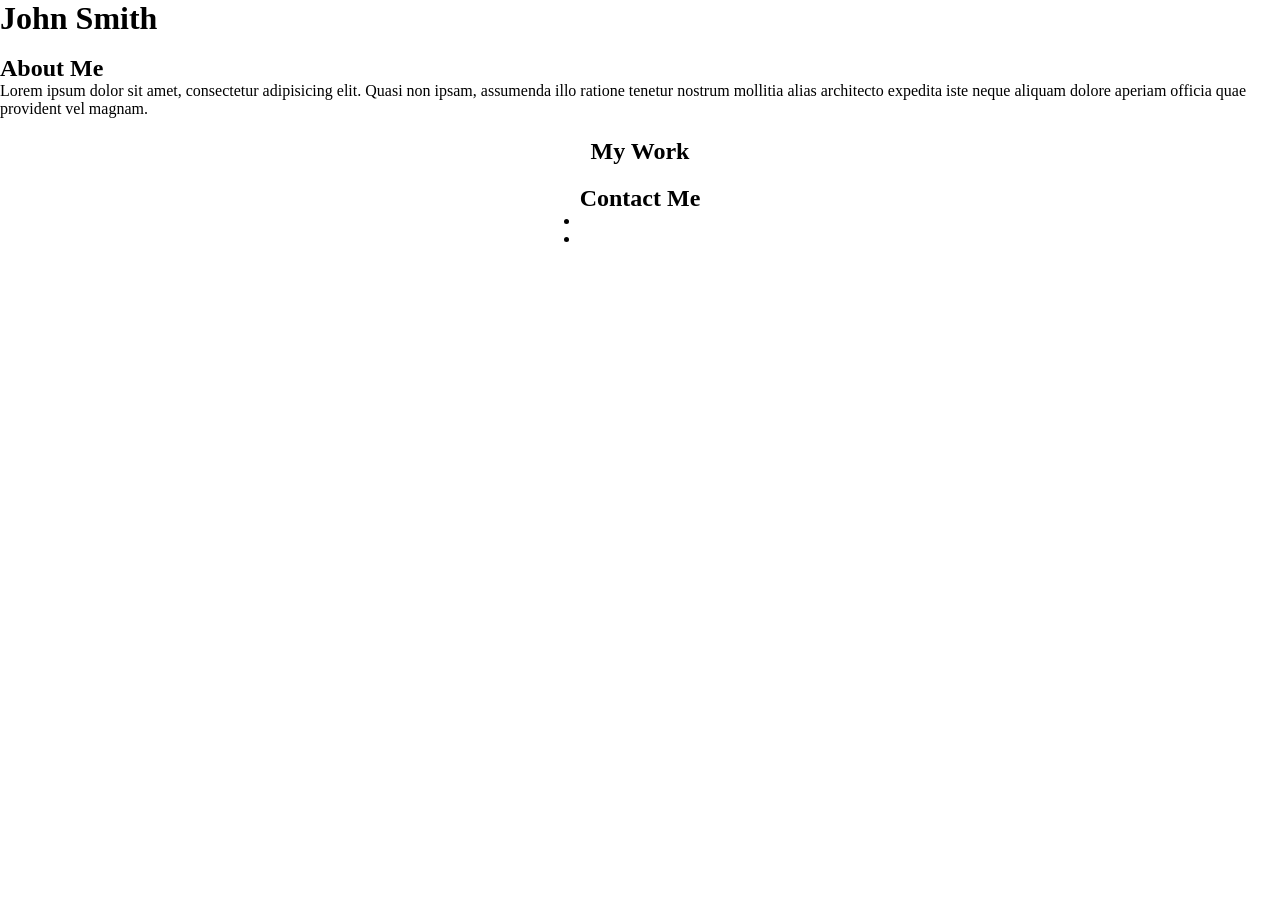
==== index.html @ 87b54545 "Add page structure for major sections" ====
<!DOCTYPE html>
<html lang="en">

<head>
    <meta charset="UTF-8">
    <meta name="viewport" content="width=device-width, initial-scale=1.0">
    <title>Homepage</title>
    <link rel="stylesheet" href="styles.css">
</head>

<body>
    <div class="content-container">
        <header>
            <h1>John Smith</h1>
            <img src="" alt="">
            <section class="about">
                <h2>About Me</h2>
                <p>Lorem ipsum dolor sit amet, consectetur adipisicing elit. Quasi non ipsam,
                    assumenda illo ratione tenetur nostrum mollitia alias architecto expedita
                    iste neque aliquam dolore aperiam officia quae provident vel magnam.</p>
            </section>
        </header>
        <main>
            <h2>My Work</h2>
            <section class="projects">
                <div></div>
                <div></div>
                <div></div>
                <div></div>
                <div></div>
                <div></div>
            </section>
        </main>
        <footer>
            <h2>Contact Me</h2>
            <p></p>
            <p></p>
            <ul>
                <li></li>
                <li></li>
            </ul>
            <div class="footer-icon-row">
                <img src="" alt="">
                <img src="" alt="">
                <img src="" alt="">
            </div>
        </footer>
    </div>
</body>

</html>
---- styles.css ----
* {
    margin: 0;
    padding: 0;
}

.content-container {
    display: flex;
    flex-direction: column;
    align-items: center;
    gap: 20px;
}
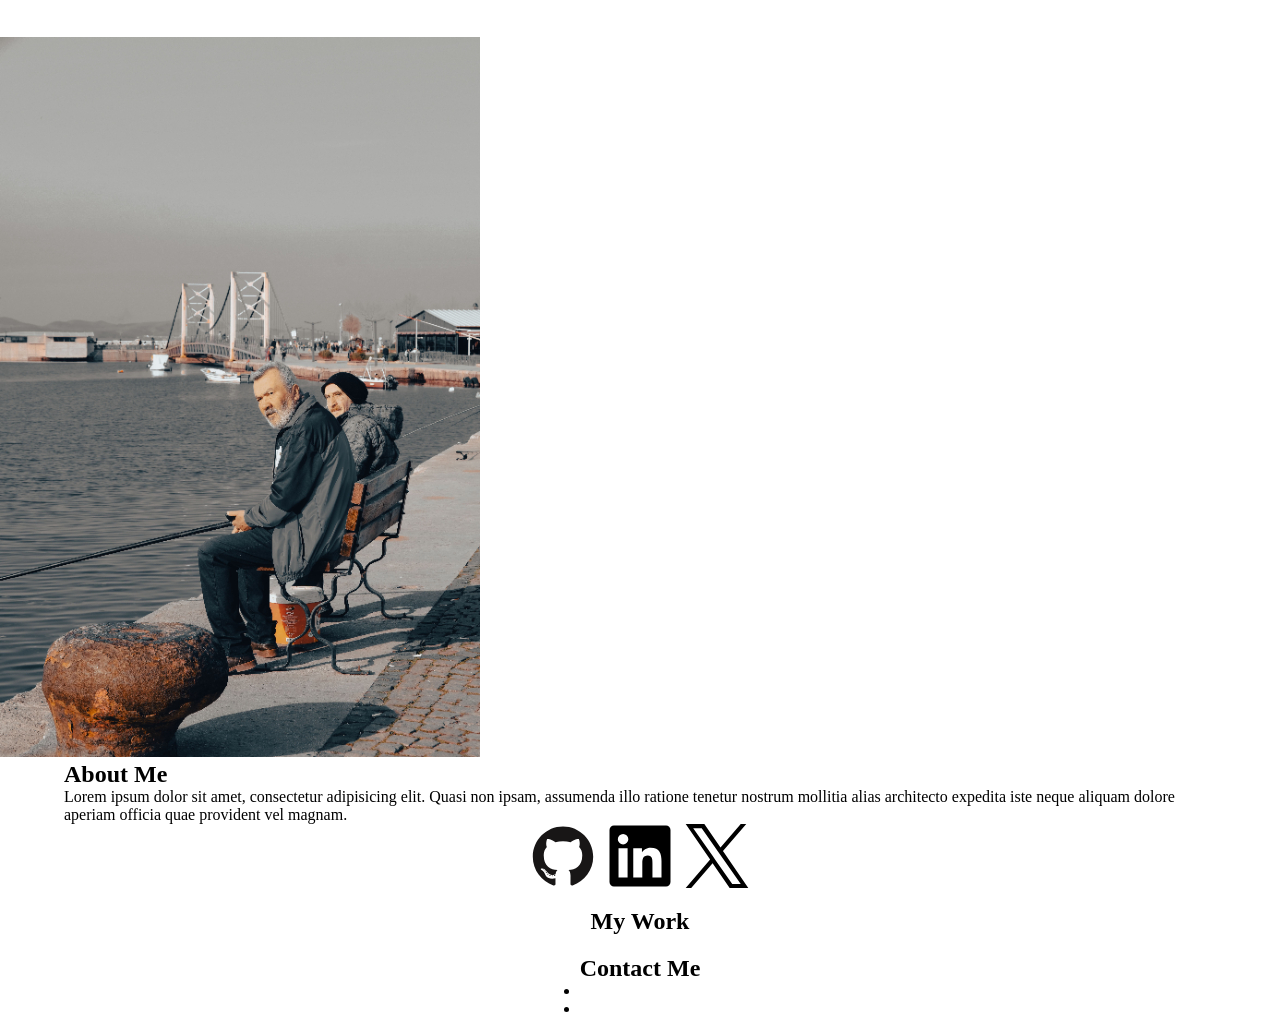
==== commit 50871288: "Add header styling for mobile" ====
--- a/index.html
+++ b/index.html
@@ -11,13 +11,26 @@
 <body>
     <div class="content-container">
         <header>
-            <h1>John Smith</h1>
-            <img src="" alt="">
+            <div class="title-and-image">
+                <div class="title-container">
+                    <h1>John Smith</h1>
+                </div>
+                <picture>
+                    <!-- <source srcset="./resources/images/photos/header-photo-smaller.webp"> -->
+                    <img src="resources/images/photos/header-photo-smaller.jpg"
+                        alt="two men fishing and looking at camera">
+                </picture>
+            </div>
             <section class="about">
                 <h2>About Me</h2>
                 <p>Lorem ipsum dolor sit amet, consectetur adipisicing elit. Quasi non ipsam,
                     assumenda illo ratione tenetur nostrum mollitia alias architecto expedita
                     iste neque aliquam dolore aperiam officia quae provident vel magnam.</p>
+                <div class="header-icon-row">
+                    <img src="./resources/images/icons/github.svg" alt="github icon">
+                    <img src="./resources/images/icons/linkedin.svg" alt="linkedin icon">
+                    <img src="./resources/images/icons/x-formerly-known-as-twitter.svg" alt="x icon">
+                </div>
             </section>
         </header>
         <main>
--- a/styles.css
+++ b/styles.css
@@ -8,4 +8,90 @@
     flex-direction: column;
     align-items: center;
     gap: 20px;
+}
+
+/* Header section */
+
+header {
+    z-index: -1;
+}
+
+header .about {
+    z-index: 1;
+}
+
+header .title-image {
+    z-index: 2;
+}
+
+.title-image picture {
+    z-index: 0;
+}
+
+h1 {
+    color: white;
+}
+
+.title-image {
+    position: relative;
+}
+
+.about {
+    padding: 0 5vw;
+}
+
+.header-icon-row {
+    display: flex;
+    justify-content: center;
+    gap: 1vw;
+}
+
+.header-icon-row img {
+    width: 5vw;
+}
+
+/* header section end */
+
+@media (max-width: 600px) {
+    header {
+        display: flex;
+        flex-direction: column;
+        align-items: center;
+    }
+
+    .title-and-image {
+        position: relative;
+
+        padding: 5vw;
+
+        background-image: url(./resources/images/photos/header-bg.svg);
+        background-size: cover;
+    }
+
+    .title-and-image .title-container {
+        position: absolute;
+        width: 90%;
+        height: 90%;
+
+        display: flex;
+        flex-direction: column;
+        justify-content: end;
+        align-items: center;
+    }
+
+    .title-and-image img {
+        width: 100%;
+        object-fit: contain;
+    }
+
+    .about {
+        display: flex;
+        flex-direction: column;
+
+        gap: 2vw;
+    }
+
+    .about h2 {
+        text-align: center;
+    }
 }
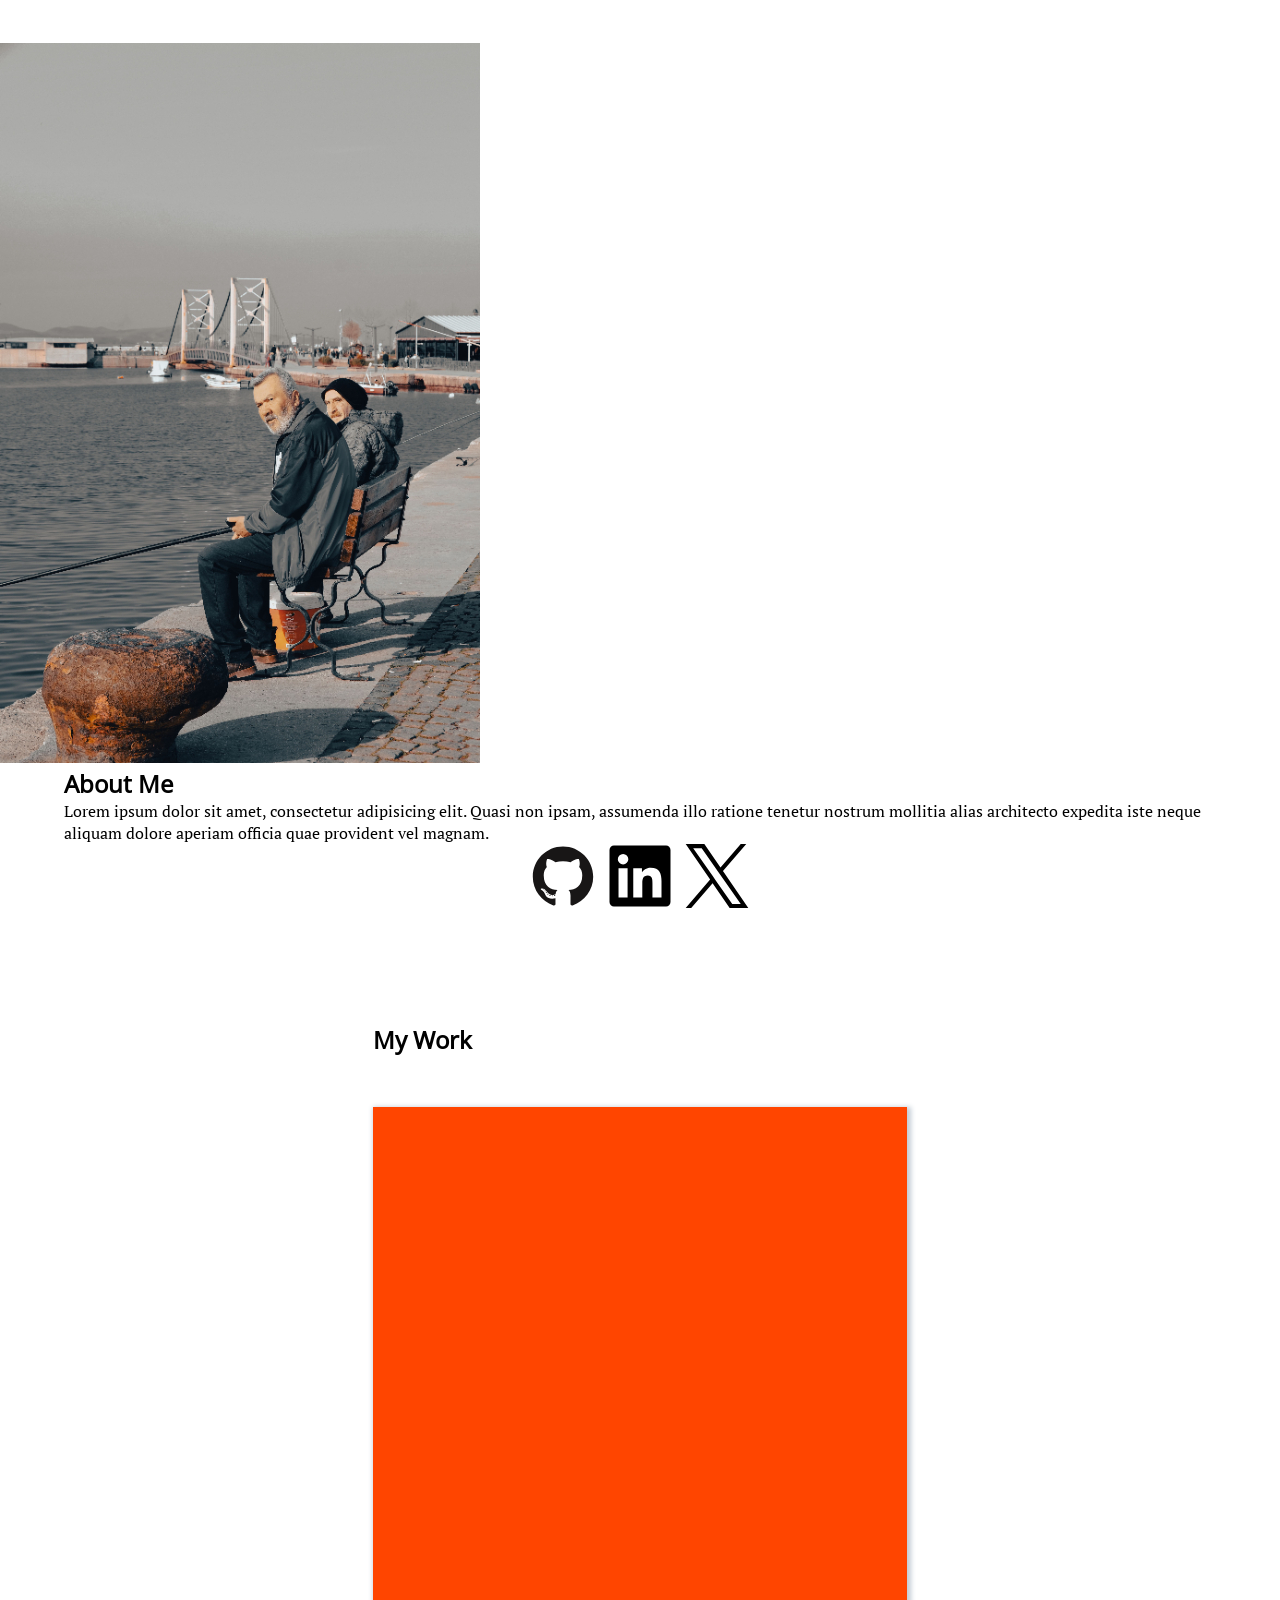
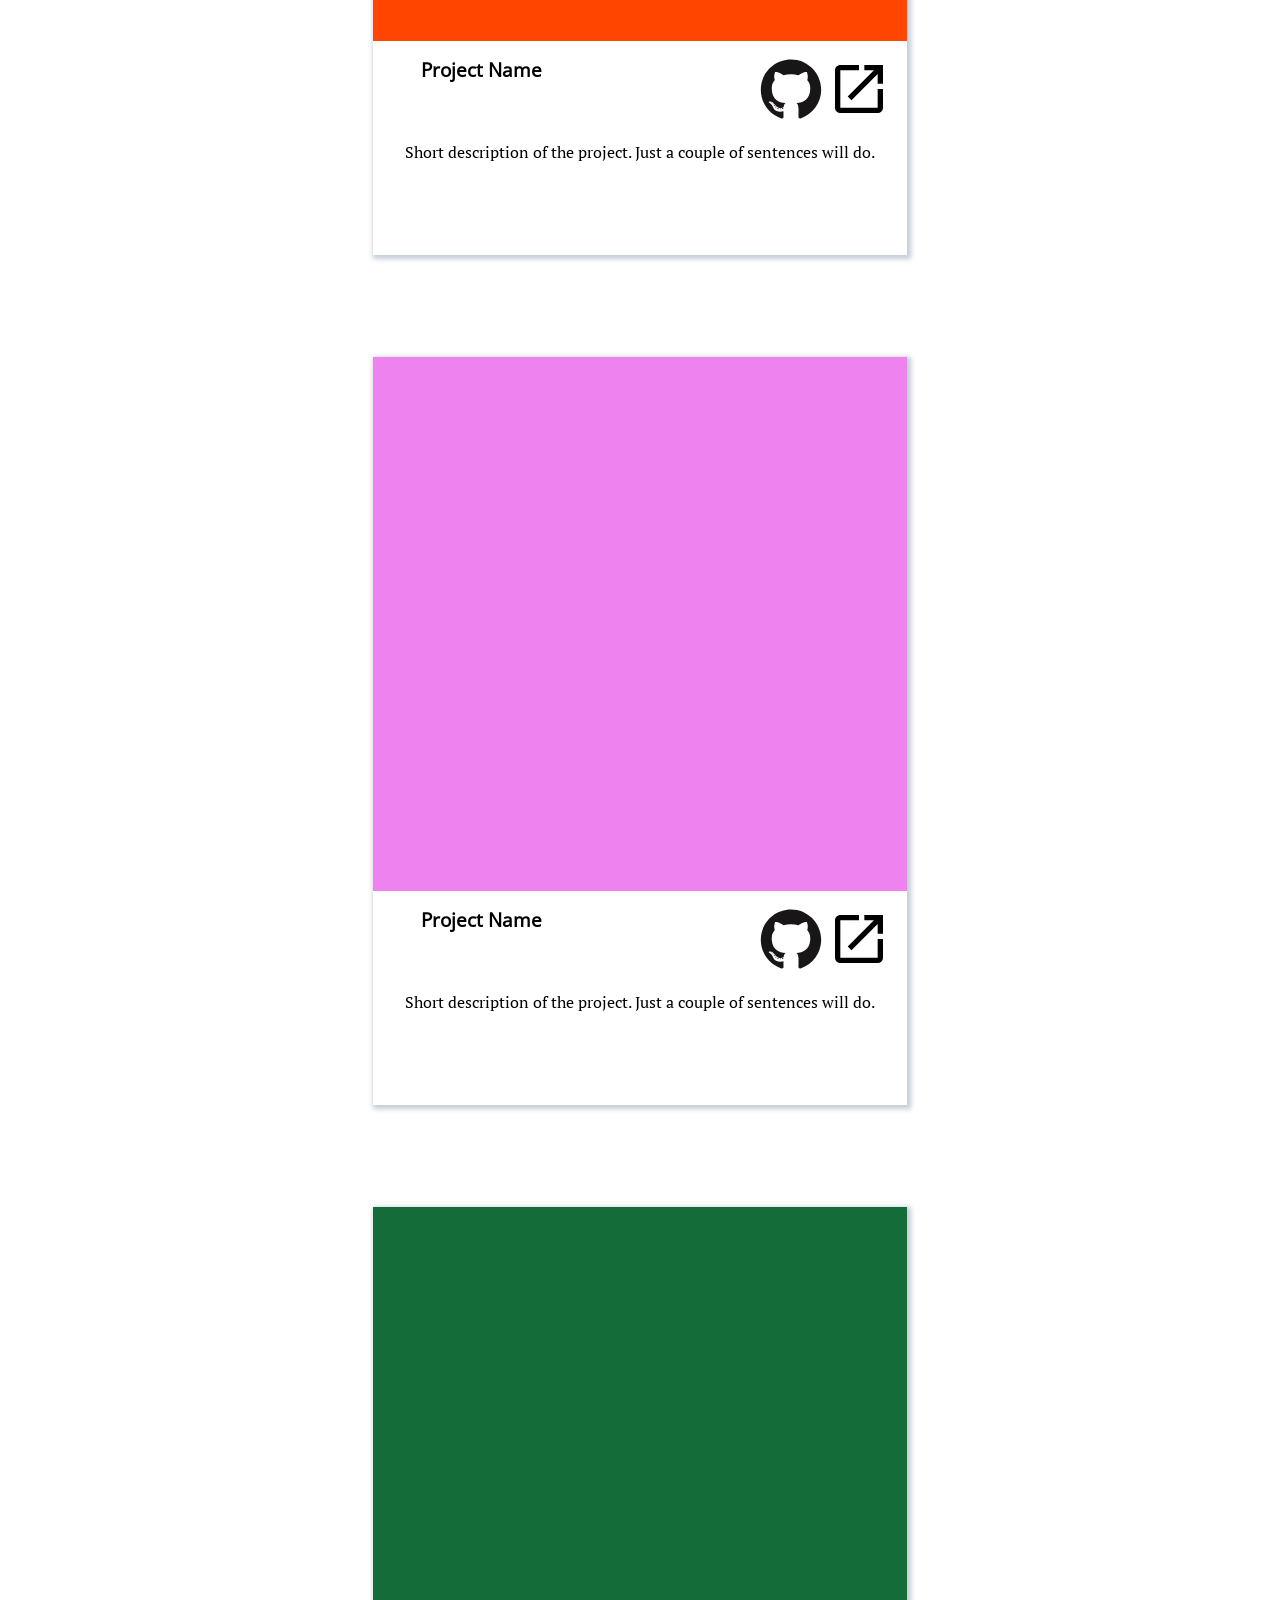
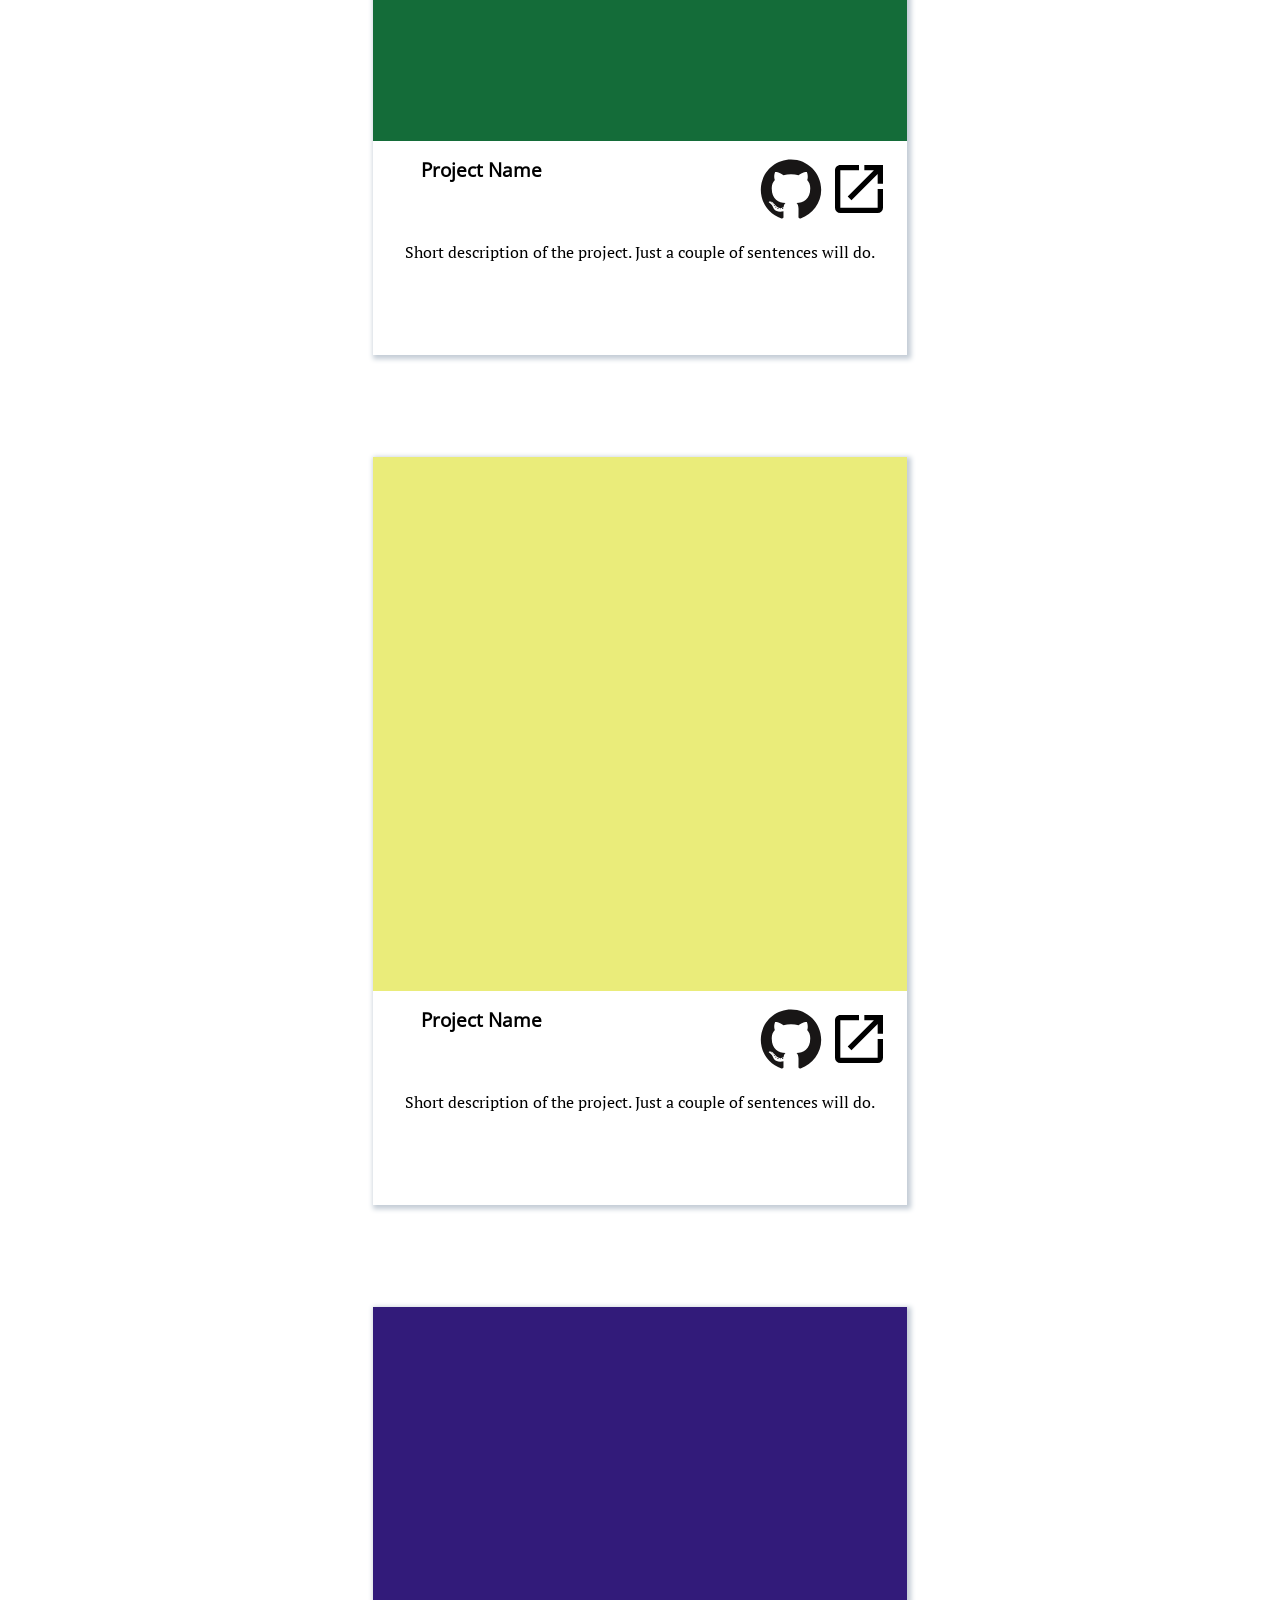
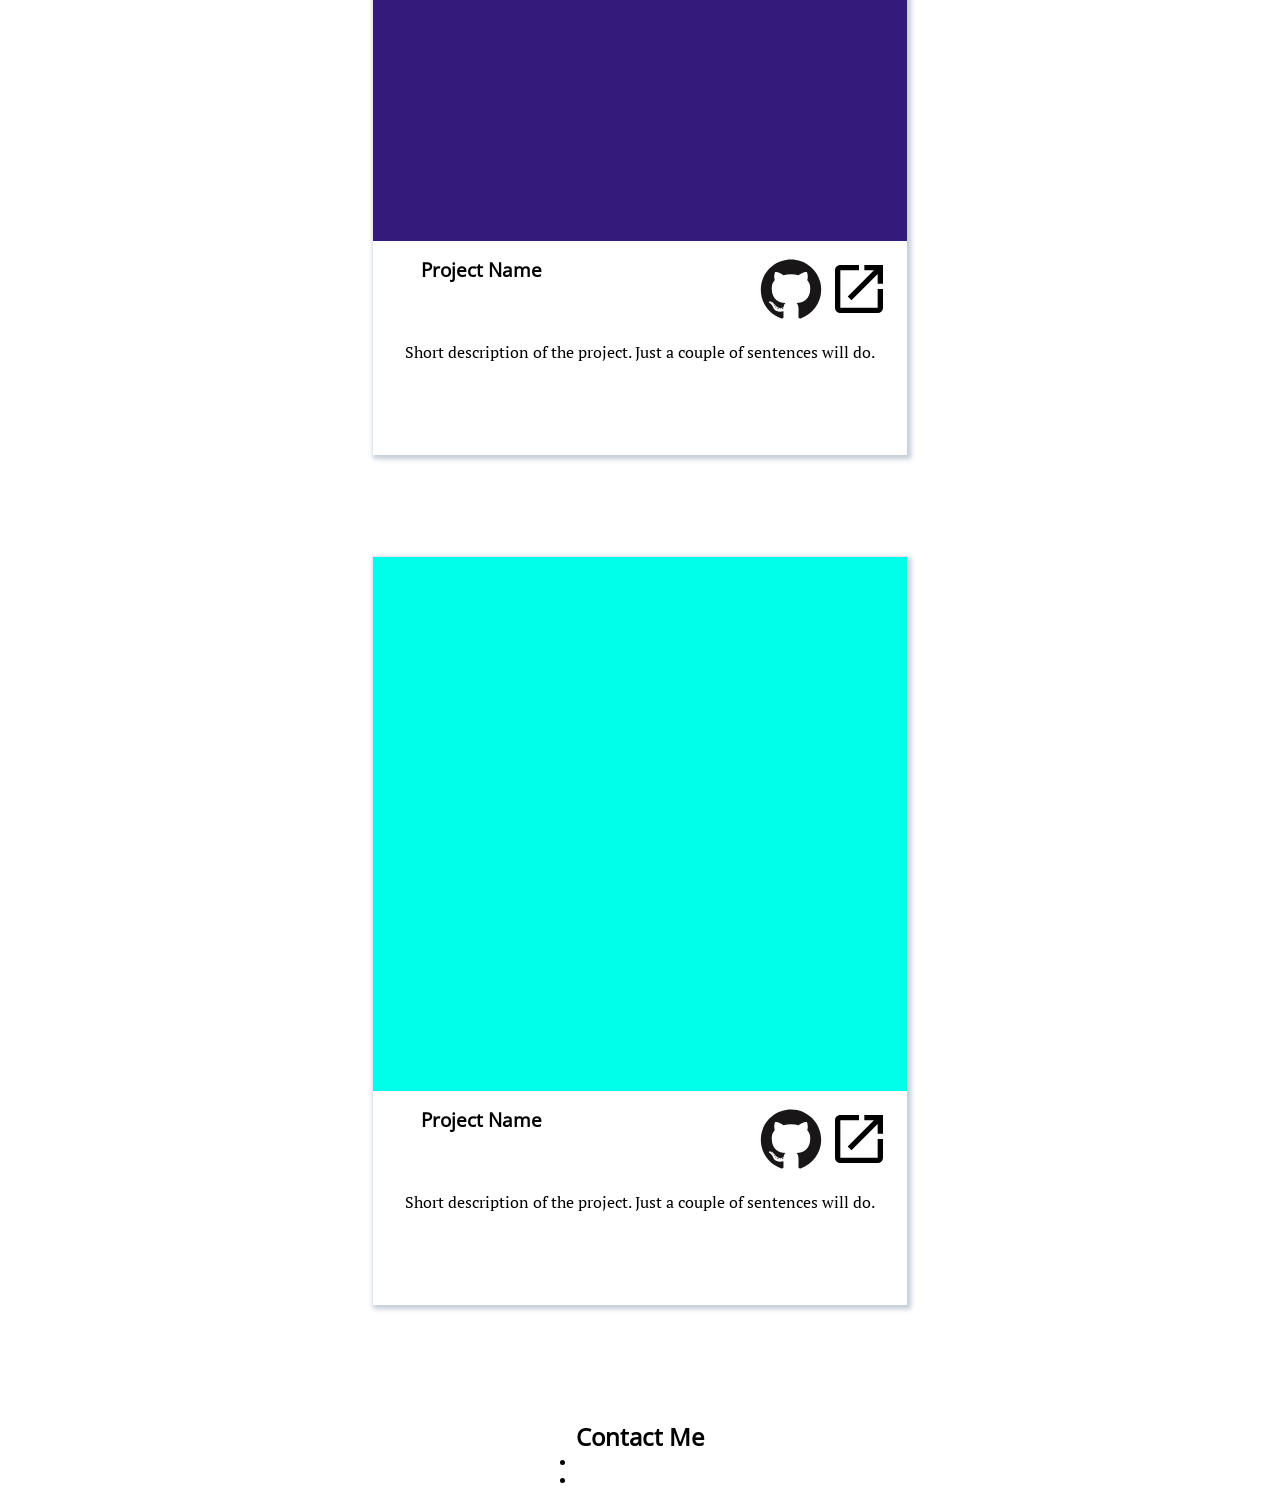
==== commit d681a912: "Add main section styling for mobile" ====
--- a/index.html
+++ b/index.html
@@ -36,12 +36,84 @@
         <main>
             <h2>My Work</h2>
             <section class="projects">
-                <div></div>
-                <div></div>
-                <div></div>
-                <div></div>
-                <div></div>
-                <div></div>
+                <div class="card">
+                    <div class="card-1-bg card-bg"></div>
+                    <div class="card-content">
+                        <div class="content-nav-row">
+                            <h3>Project Name</h3>
+                            <div class="content-nav-icons">
+                                <img src="./resources/images/icons/github.svg" alt="github icon">
+                                <img src="./resources/images/icons/external-link.svg" alt="external link">
+                            </div>
+                        </div>
+                        <p>Short description of the project. Just a couple of sentences will do.</p>
+                    </div>
+                </div>
+                <div class="card">
+                    <div class="card-2-bg card-bg"></div>
+                    <div class="card-content">
+                        <div class="content-nav-row">
+                            <h3>Project Name</h3>
+                            <div class="content-nav-icons">
+                                <img src="./resources/images/icons/github.svg" alt="github icon">
+                                <img src="./resources/images/icons/external-link.svg" alt="external link">
+                            </div>
+                        </div>
+                        <p>Short description of the project. Just a couple of sentences will do.</p>
+                    </div>
+                </div>
+                <div class="card">
+                    <div class="card-3-bg card-bg"></div>
+                    <div class="card-content">
+                        <div class="content-nav-row">
+                            <h3>Project Name</h3>
+                            <div class="content-nav-icons">
+                                <img src="./resources/images/icons/github.svg" alt="github icon">
+                                <img src="./resources/images/icons/external-link.svg" alt="external link">
+                            </div>
+                        </div>
+                        <p>Short description of the project. Just a couple of sentences will do.</p>
+                    </div>
+                </div>
+                <div class="card">
+                    <div class="card-4-bg card-bg"></div>
+                    <div class="card-content">
+                        <div class="content-nav-row">
+                            <h3>Project Name</h3>
+                            <div class="content-nav-icons">
+                                <img src="./resources/images/icons/github.svg" alt="github icon">
+                                <img src="./resources/images/icons/external-link.svg" alt="external link">
+                            </div>
+                        </div>
+                        <p>Short description of the project. Just a couple of sentences will do.</p>
+                    </div>
+                </div>
+                <div class="card">
+                    <div class="card-5-bg card-bg"></div>
+                    <div class="card-content">
+                        <div class="content-nav-row">
+                            <h3>Project Name</h3>
+                            <div class="content-nav-icons">
+                                <img src="./resources/images/icons/github.svg" alt="github icon">
+                                <img src="./resources/images/icons/external-link.svg" alt="external link">
+                            </div>
+                        </div>
+                        <p>Short description of the project. Just a couple of sentences will do.</p>
+                    </div>
+                </div>
+                <div class="card">
+                    <div class="card-6-bg card-bg"></div>
+                    <div class="card-content">
+                        <div class="content-nav-row">
+                            <h3>Project Name</h3>
+                            <div class="content-nav-icons">
+                                <img src="./resources/images/icons/github.svg" alt="github icon">
+                                <img src="./resources/images/icons/external-link.svg" alt="external link">
+                            </div>
+                        </div>
+                        <p>Short description of the project. Just a couple of sentences will do.</p>
+                    </div>
+                </div>
             </section>
         </main>
         <footer>
--- a/styles.css
+++ b/styles.css
@@ -1,16 +1,52 @@
+@font-face {
+    font-family: "Open Sans";
+    src: url(./resources/fonts/OpenSans-Regular.woff2);
+}
+
+@font-face {
+    font-family: "Open Sans Medium";
+    src: url(./resources/fonts/OpenSans-Medium.woff2);
+}
+
+@font-face {
+    font-family: "PTSerif";
+    src: url(./resources/fonts/PTSerif-Regular.woff2);
+}
+
 * {
     margin: 0;
     padding: 0;
+}
+
+h1 {
+    font-family: "Open Sans Medium", system-ui, "Segoe UI", Roboto, Helvetica, Arial, sans-serif, "Apple Color Emoji", "Segoe UI Emoji", "Segoe UI Symbol";
+}
+
+h2,
+h3 {
+    font-family: "Open Sans", system-ui, "Segoe UI", Roboto, Helvetica, Arial, sans-serif, "Apple Color Emoji", "Segoe UI Emoji", "Segoe UI Symbol";
+}
+
+p {
+    font-family: "PTSerif", system-ui, "Segoe UI", Roboto, Helvetica, Arial, sans-serif, "Apple Color Emoji", "Segoe UI Emoji", "Segoe UI Symbol";
 }
 
 .content-container {
     display: flex;
     flex-direction: column;
     align-items: center;
-    gap: 20px;
-}
-
-/* Header section */
+    gap: 4vw;
+}
+
+.content-nav-row {
+    display: flex;
+}
+
+.content-nav-row img {
+    width: 5vw;
+}
+
+/* header */
 
 header {
     z-index: -1;
@@ -50,9 +86,80 @@
     width: 5vw;
 }
 
-/* header section end */
+/* main */
+
+main {
+    padding: 5vw;
+}
+
+main h2 {
+    margin-bottom: 4vw;
+}
+
+.projects {
+    display: grid;
+    gap: 8vw 4vw;
+}
+
+/* square shape width of grid cell */
+
+.card-bg {
+    aspect-ratio: 1 / 1;
+    width: 100%;
+}
+
+.card {
+    box-shadow: 2px 2px 5px 2px rgb(195, 204, 214);
+
+    display: grid;
+    grid-template-rows: 1fr 0.4fr;
+}
+
+.card-content {
+    padding: 1em 2em;
+}
+
+.content-nav-row {
+    width: 100%;
+    padding-left: 1em;
+    margin-bottom: 1em;
+
+    display: grid;
+    grid-template-columns: 1fr 1fr;
+}
+
+.content-nav-icons {
+    justify-self: end;
+}
+
+.card-1-bg {
+    background-color: orangered;
+}
+
+.card-2-bg {
+    background-color: violet;
+}
+
+.card-3-bg {
+    background-color: rgb(20, 108, 57);
+}
+
+.card-4-bg {
+    background-color: rgb(234, 236, 122);
+}
+
+.card-5-bg {
+    background-color: rgb(50, 27, 122);
+}
+
+.card-6-bg {
+    background-color: rgb(0, 255, 234);
+}
 
 @media (max-width: 600px) {
+
+    /* header */
+
     header {
         display: flex;
         flex-direction: column;
@@ -94,4 +201,14 @@
     .about h2 {
         text-align: center;
     }
+
+    /* main */
+
+    .projects {
+        grid-template-rows: repeat(6, 1fr);
+    }
+
+    main h2 {
+        text-align: center;
+    }
 }
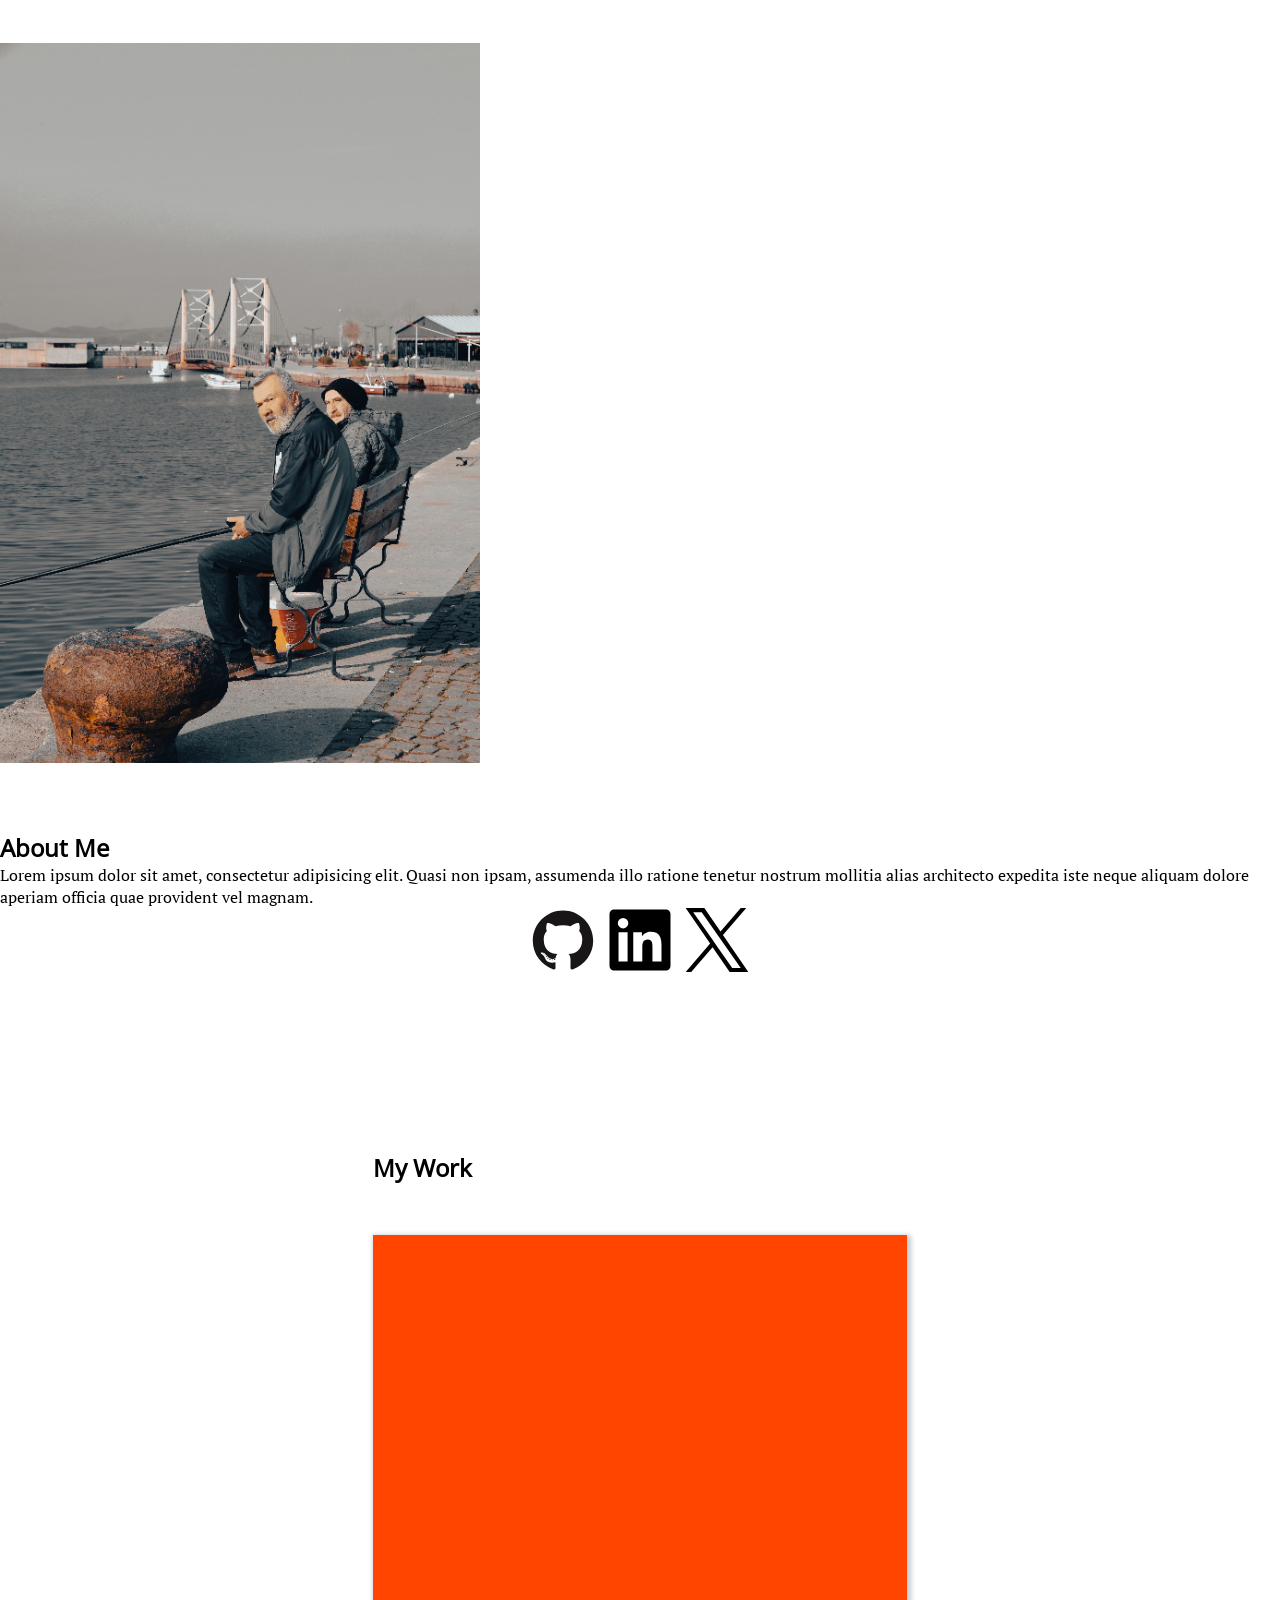
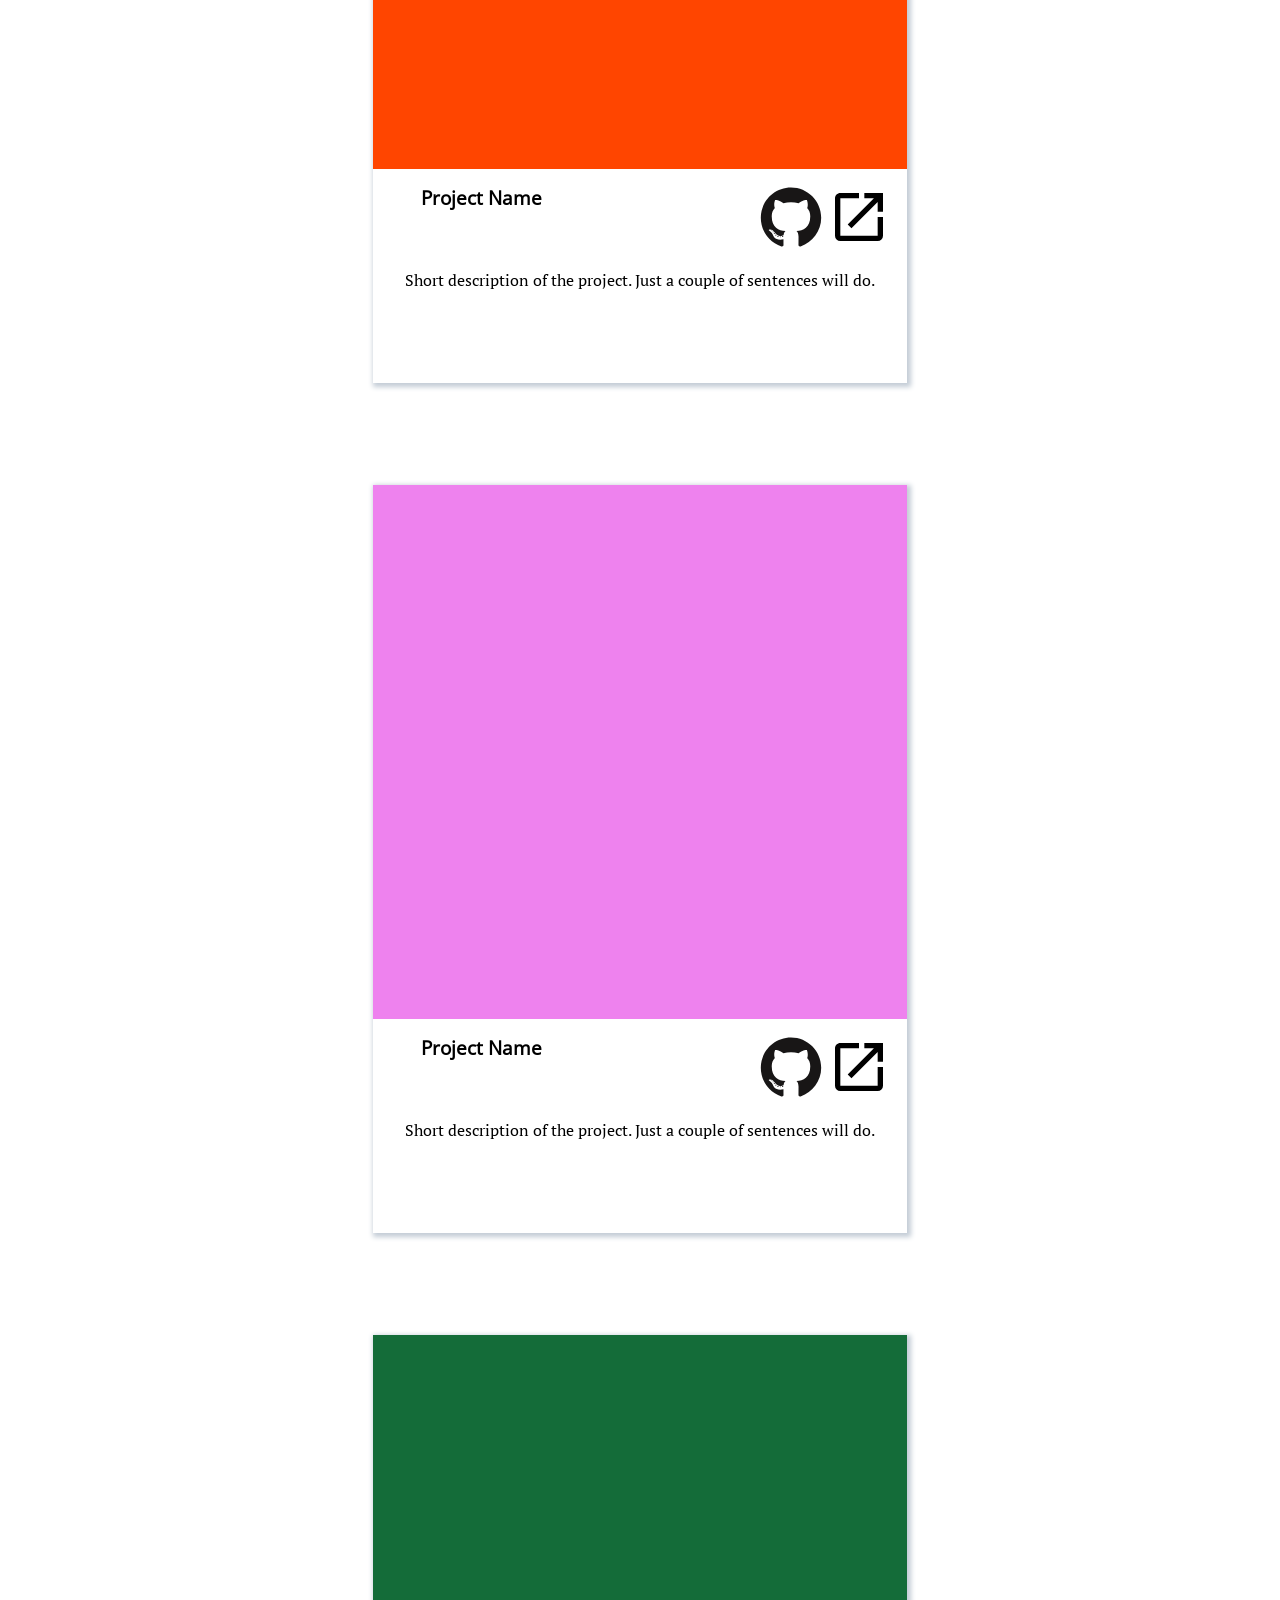
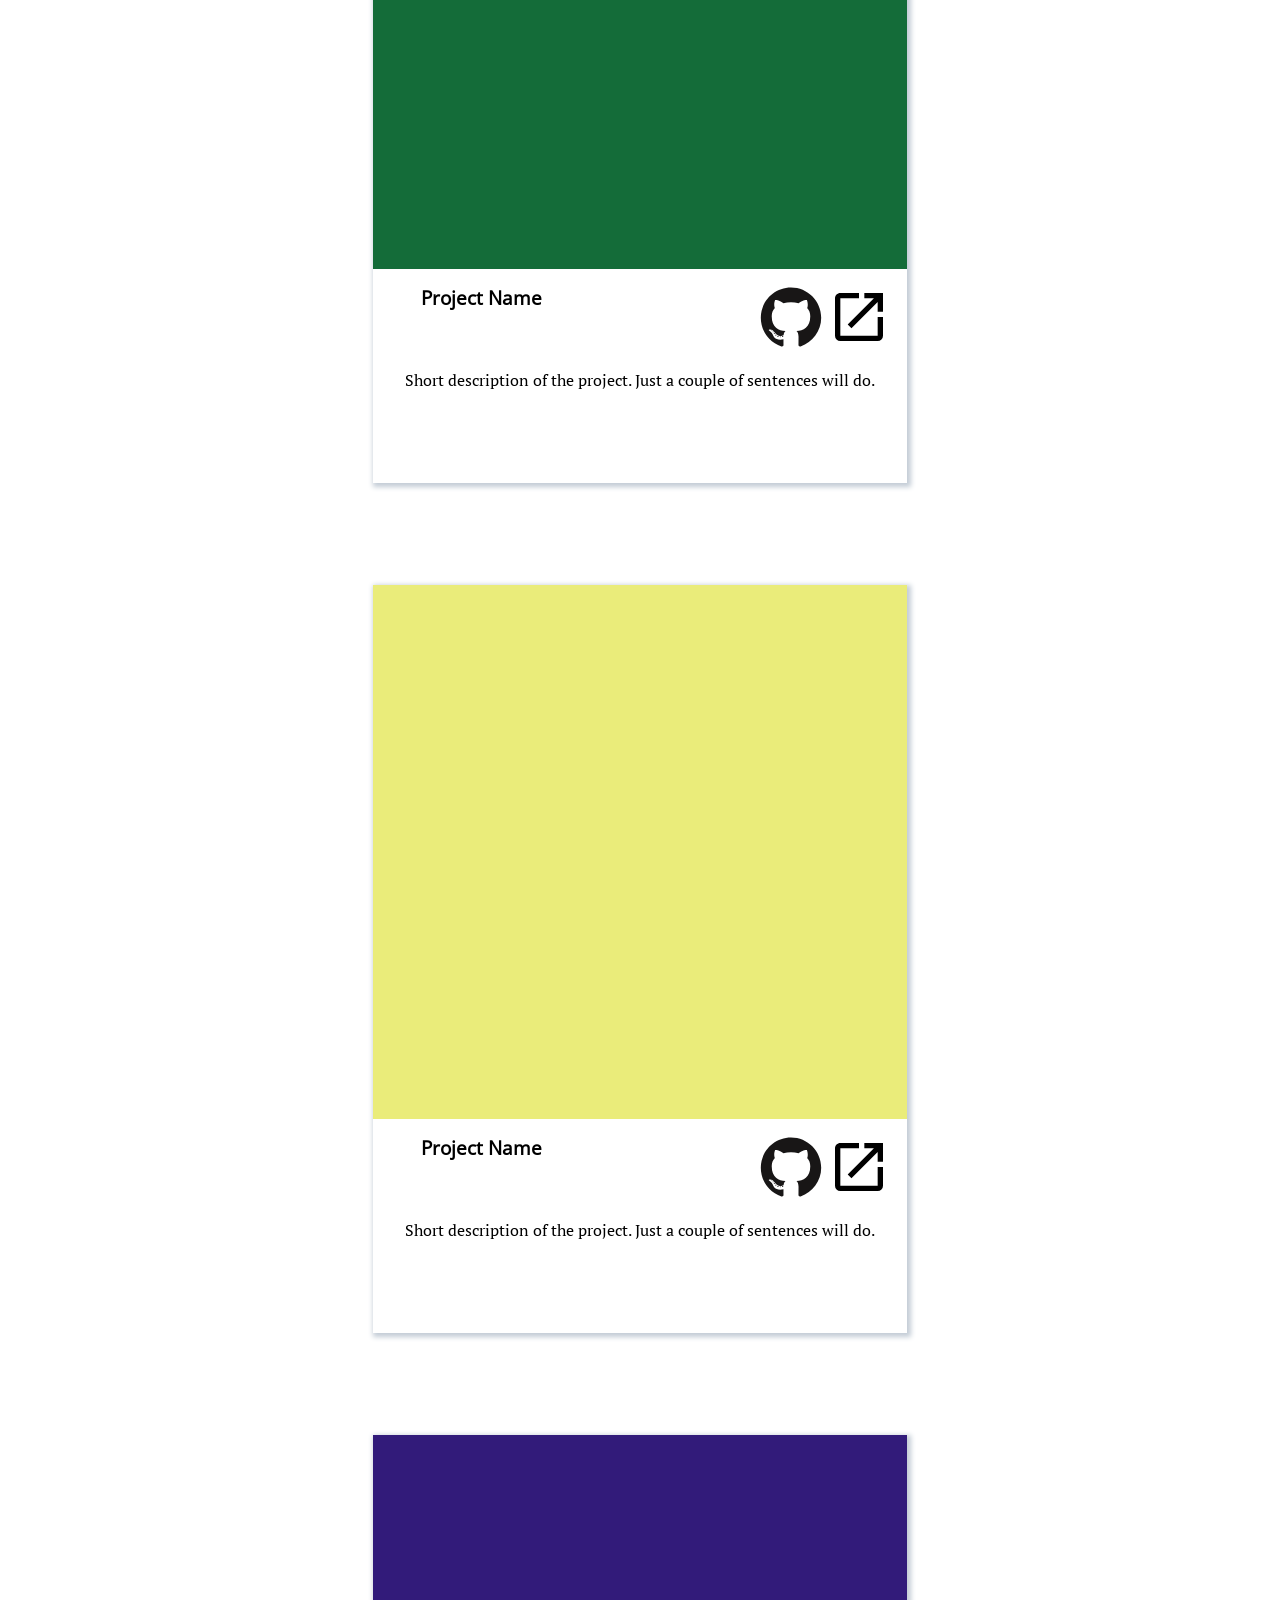
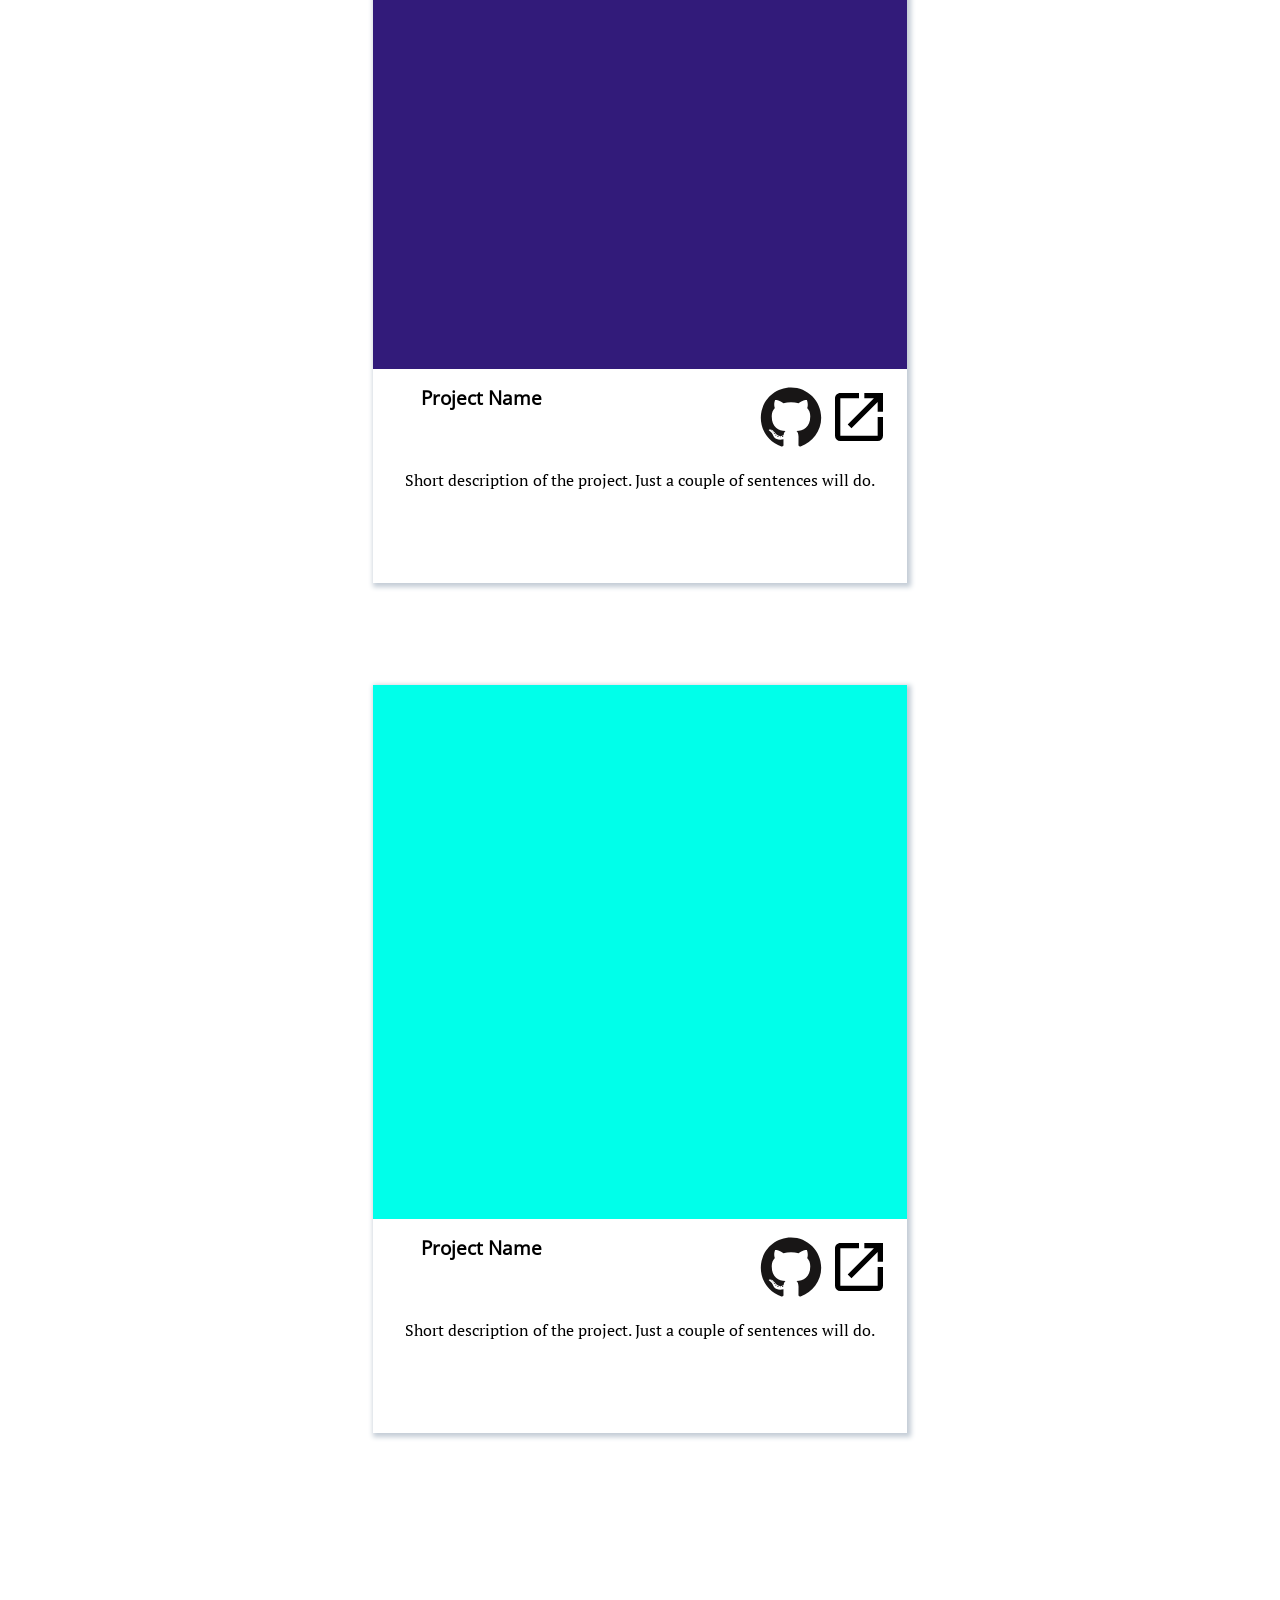
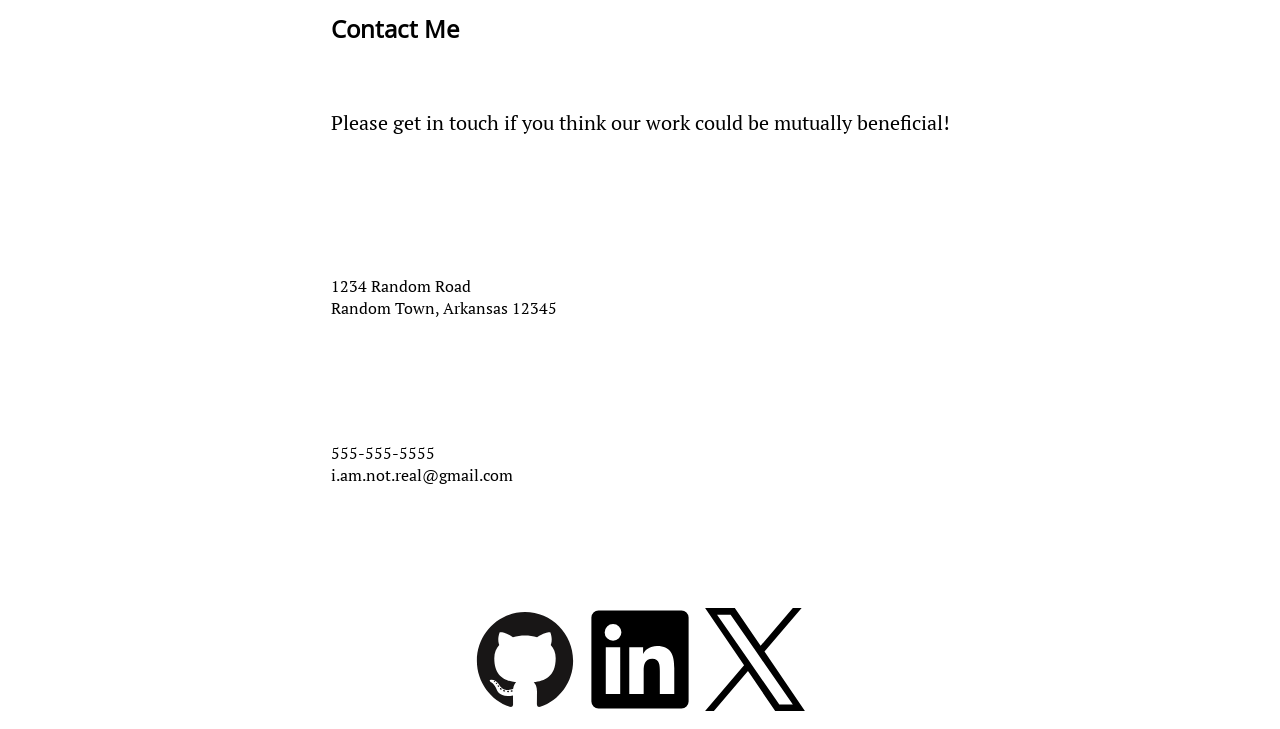
==== commit c5522a77: "Add footer styling for mobile" ====
--- a/index.html
+++ b/index.html
@@ -26,7 +26,7 @@
                 <p>Lorem ipsum dolor sit amet, consectetur adipisicing elit. Quasi non ipsam,
                     assumenda illo ratione tenetur nostrum mollitia alias architecto expedita
                     iste neque aliquam dolore aperiam officia quae provident vel magnam.</p>
-                <div class="header-icon-row">
+                <div class="header-icon-row icon-row">
                     <img src="./resources/images/icons/github.svg" alt="github icon">
                     <img src="./resources/images/icons/linkedin.svg" alt="linkedin icon">
                     <img src="./resources/images/icons/x-formerly-known-as-twitter.svg" alt="x icon">
@@ -118,17 +118,23 @@
         </main>
         <footer>
             <h2>Contact Me</h2>
-            <p></p>
-            <p></p>
-            <ul>
-                <li></li>
-                <li></li>
-            </ul>
-            <div class="footer-icon-row">
-                <img src="" alt="">
-                <img src="" alt="">
-                <img src="" alt="">
+            <div class="footer-content">
+                <p class="footer-text">Please get in touch if you think our work could be mutually beneficial!</p>
+                <div class="contact-address">
+                    <p>1234 Random Road</p>
+                    <p>Random Town, Arkansas 12345</p>
+                </div>
+                <div class="contact-info">
+                    <p>555-555-5555</p>
+                    <p>i.am.not.real@gmail.com</p>
+                </div>
+                <div class="footer-icon-row icon-row">
+                    <img src="./resources/images/icons/github.svg" alt="github icon">
+                    <img src="./resources/images/icons/linkedin.svg" alt="linkedin icon">
+                    <img src="./resources/images/icons/x-formerly-known-as-twitter.svg" alt="x icon">
+                </div>
             </div>
+            <img src="" alt="">
         </footer>
     </div>
 </body>
--- a/styles.css
+++ b/styles.css
@@ -46,44 +46,44 @@
     width: 5vw;
 }
 
-/* header */
-
-header {
-    z-index: -1;
-}
-
-header .about {
-    z-index: 1;
-}
-
-header .title-image {
-    z-index: 2;
-}
-
-.title-image picture {
-    z-index: 0;
-}
-
-h1 {
-    color: white;
-}
-
-.title-image {
-    position: relative;
-}
-
-.about {
-    padding: 0 5vw;
-}
-
-.header-icon-row {
+.icon-row {
     display: flex;
     justify-content: center;
     gap: 1vw;
 }
 
+/* header */
+
+header {
+    z-index: -1;
+}
+
+header .about {
+    z-index: 1;
+}
+
+header .title-image {
+    z-index: 2;
+}
+
+.title-image picture {
+    z-index: 0;
+}
+
+h1 {
+    color: white;
+}
+
+.title-image {
+    position: relative;
+}
+
 .header-icon-row img {
     width: 5vw;
+}
+
+.about {
+    padding: 5vw 0;
 }
 
 /* main */
@@ -156,6 +156,26 @@
     background-color: rgb(0, 255, 234);
 }
 
+/* footer */
+
+footer h2 {
+    padding: 5vw 0;
+}
+
+.footer-content {
+    display: grid;
+    grid-template-rows: repeat(4, 1fr);
+    gap: 5vw;
+}
+
+.footer-text {
+    font-size: 1.25em;
+}
+
+.footer-icon-row img {
+    width: 8vw;
+}
+
 @media (max-width: 600px) {
 
     /* header */
@@ -211,4 +231,20 @@
     main h2 {
         text-align: center;
     }
+
+    /* footer */
+
+    footer {
+        padding: 0 5vw 5vw 5vw;
+        color: white;
+        background-color: rgb(2, 125, 184);
+    }
+
+    footer h2 {
+        text-align: center;
+    }
+
+    footer>img {
+        display: none;
+    }
 }
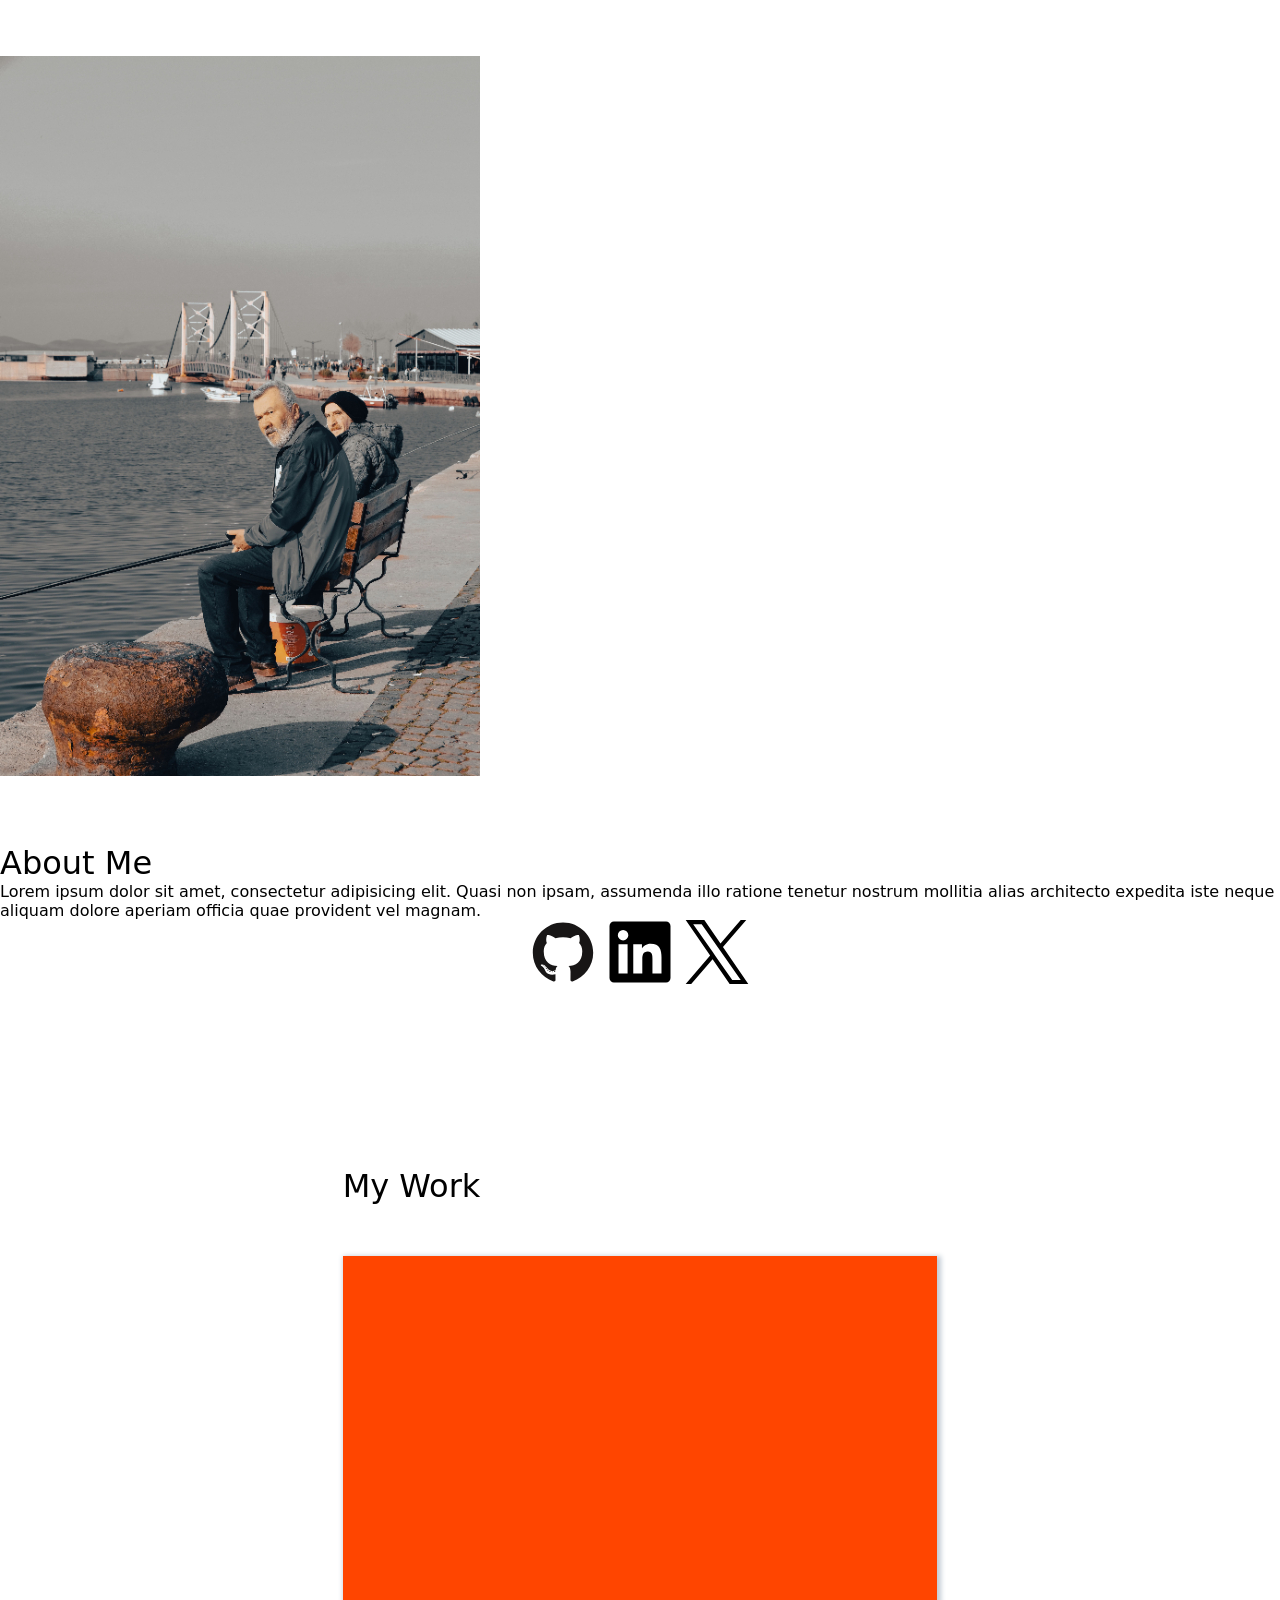
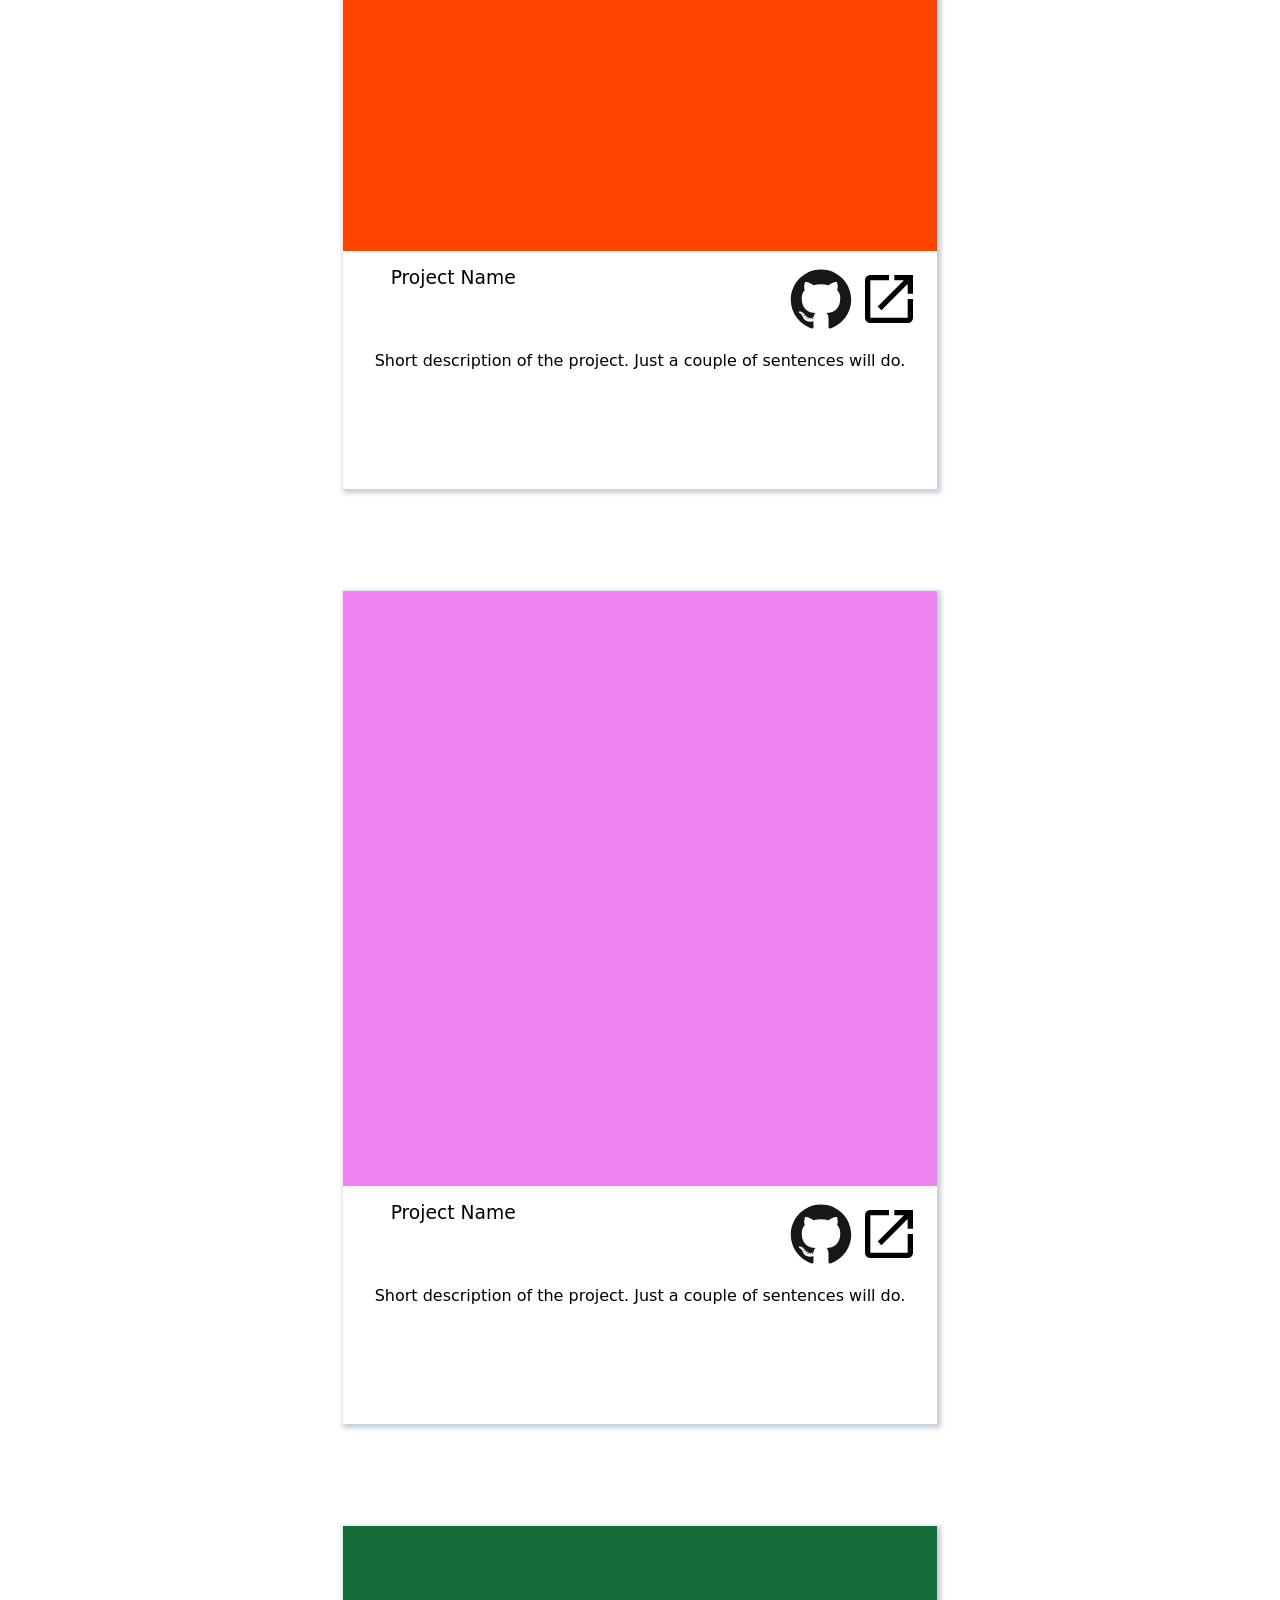
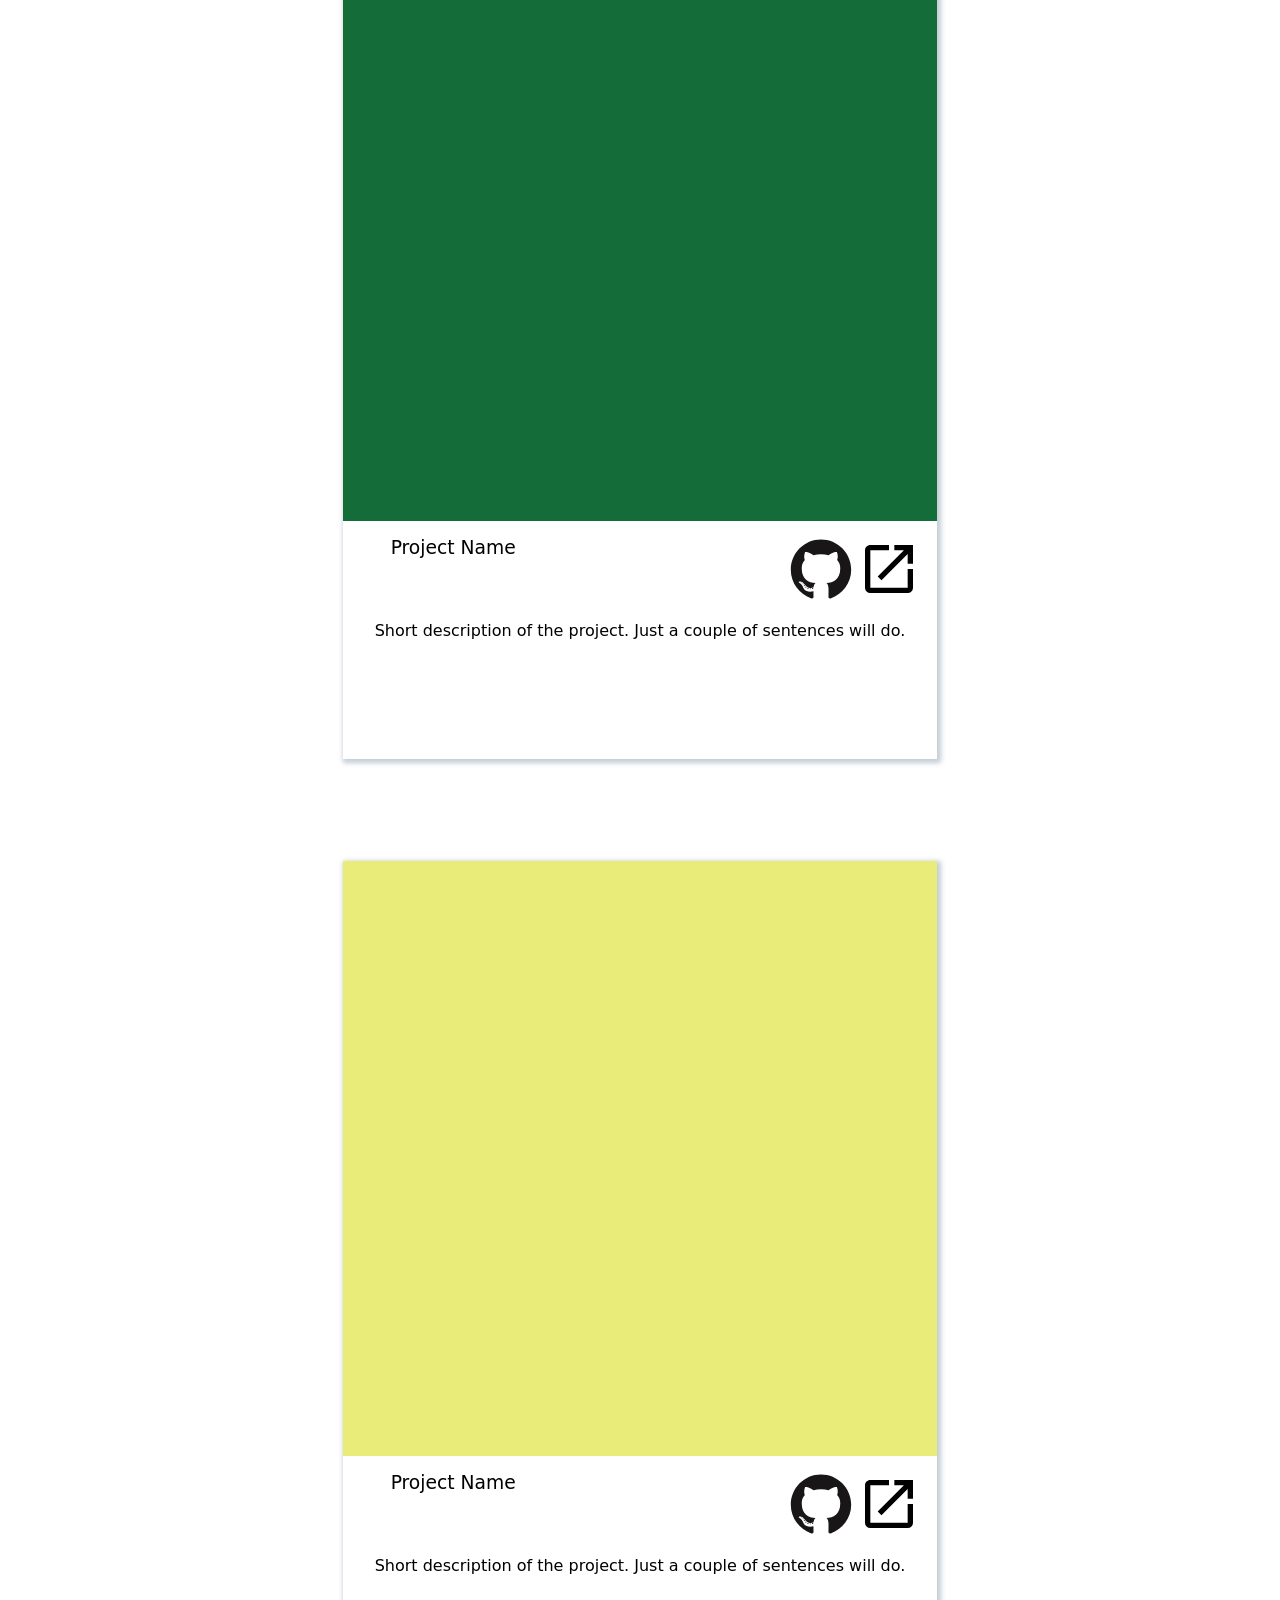
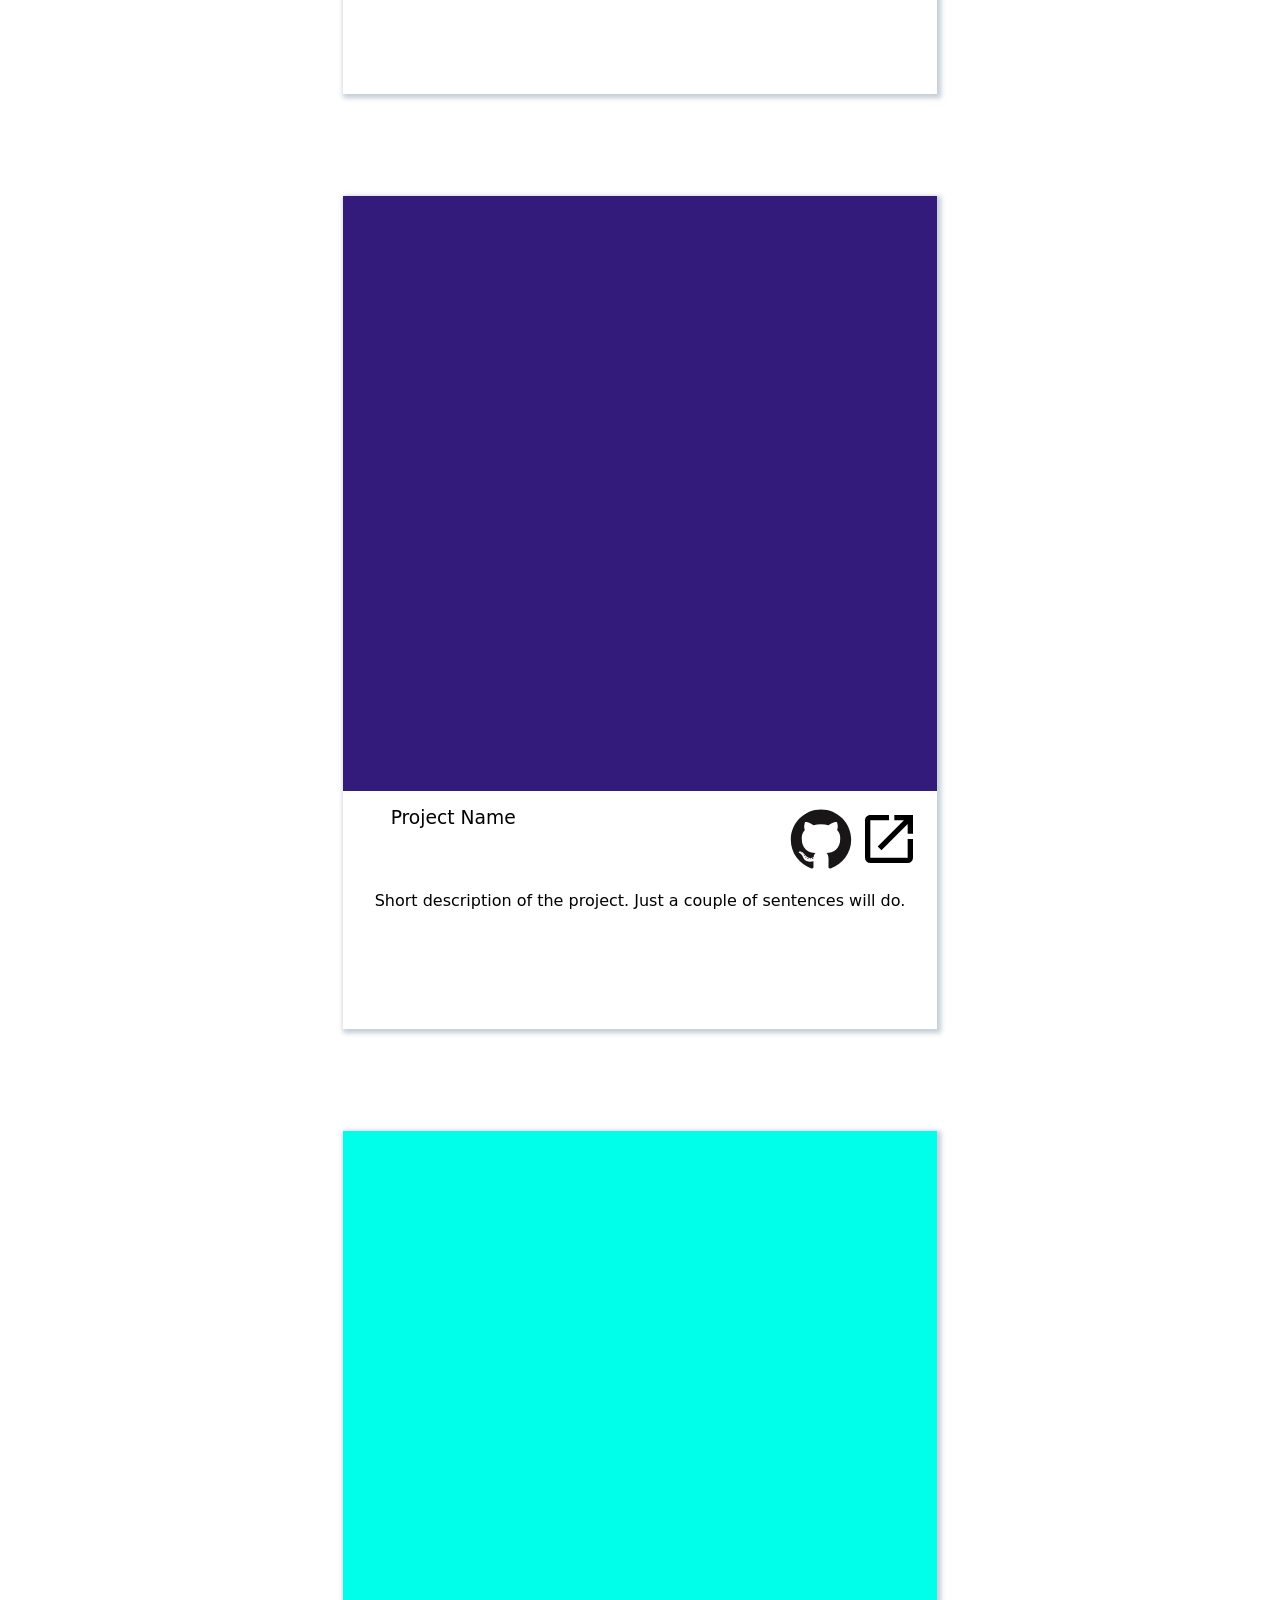
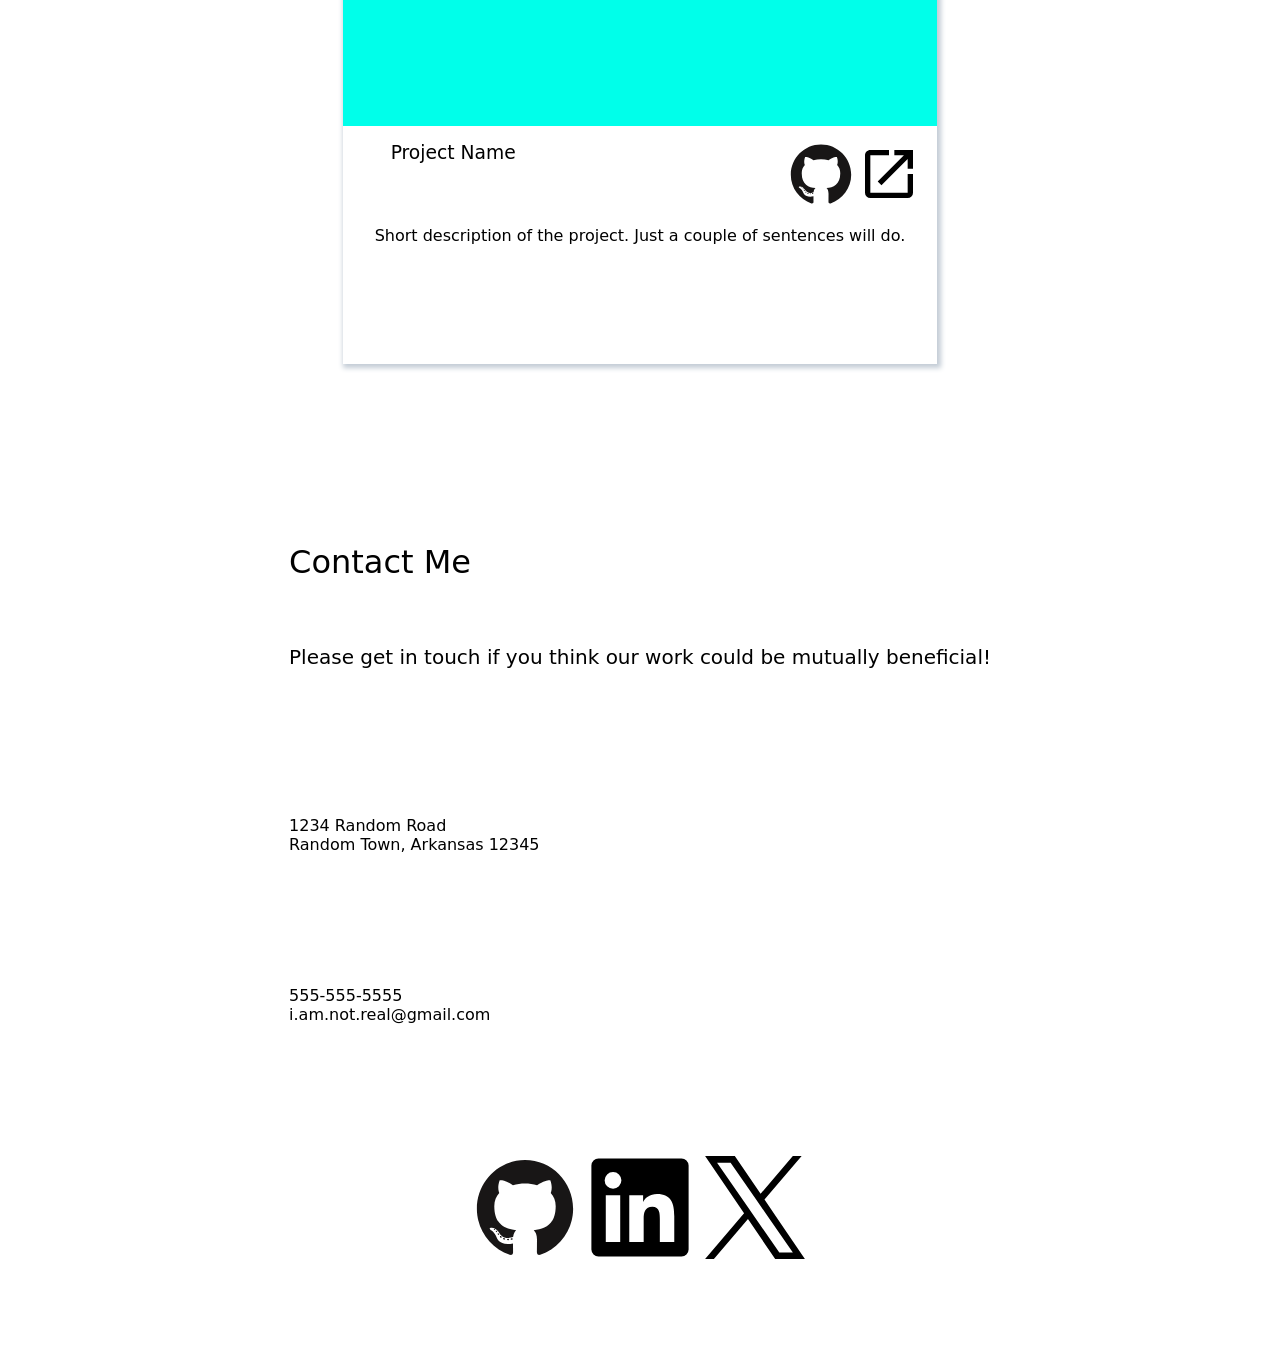
==== commit 990760fe: "Ensure A-level accessibility and improve semantics img elements were wrapped in a tags to give an il" ====
--- a/index.html
+++ b/index.html
@@ -4,7 +4,7 @@
 <head>
     <meta charset="UTF-8">
     <meta name="viewport" content="width=device-width, initial-scale=1.0">
-    <title>Homepage</title>
+    <title>Odin Homepage</title>
     <link rel="stylesheet" href="styles.css">
 </head>
 
@@ -27,9 +27,9 @@
                     assumenda illo ratione tenetur nostrum mollitia alias architecto expedita
                     iste neque aliquam dolore aperiam officia quae provident vel magnam.</p>
                 <div class="header-icon-row icon-row">
-                    <img src="./resources/images/icons/github.svg" alt="github icon">
-                    <img src="./resources/images/icons/linkedin.svg" alt="linkedin icon">
-                    <img src="./resources/images/icons/x-formerly-known-as-twitter.svg" alt="x icon">
+                    <a href=""><img src="./resources/images/icons/github.svg" alt="github icon"></a>
+                    <a href=""><img src="./resources/images/icons/linkedin.svg" alt="linkedin icon"></a>
+                    <a href=""><img src="./resources/images/icons/x-formerly-known-as-twitter.svg" alt="x icon"></a>
                 </div>
             </section>
         </header>
@@ -42,8 +42,9 @@
                         <div class="content-nav-row">
                             <h3>Project Name</h3>
                             <div class="content-nav-icons">
-                                <img src="./resources/images/icons/github.svg" alt="github icon">
-                                <img src="./resources/images/icons/external-link.svg" alt="external link">
+                                <a href=""><img src="./resources/images/icons/github.svg" alt="github icon"></a>
+                                <a href=""><img src="./resources/images/icons/external-link.svg"
+                                        alt="external link icon"></a>
                             </div>
                         </div>
                         <p>Short description of the project. Just a couple of sentences will do.</p>
@@ -55,8 +56,9 @@
                         <div class="content-nav-row">
                             <h3>Project Name</h3>
                             <div class="content-nav-icons">
-                                <img src="./resources/images/icons/github.svg" alt="github icon">
-                                <img src="./resources/images/icons/external-link.svg" alt="external link">
+                                <a href=""><img src="./resources/images/icons/github.svg" alt="github icon"></a>
+                                <a href=""><img src="./resources/images/icons/external-link.svg"
+                                        alt="external link icon"></a>
                             </div>
                         </div>
                         <p>Short description of the project. Just a couple of sentences will do.</p>
@@ -68,8 +70,9 @@
                         <div class="content-nav-row">
                             <h3>Project Name</h3>
                             <div class="content-nav-icons">
-                                <img src="./resources/images/icons/github.svg" alt="github icon">
-                                <img src="./resources/images/icons/external-link.svg" alt="external link">
+                                <a href=""><img src="./resources/images/icons/github.svg" alt="github icon"></a>
+                                <a href=""><img src="./resources/images/icons/external-link.svg"
+                                        alt="external link icon"></a>
                             </div>
                         </div>
                         <p>Short description of the project. Just a couple of sentences will do.</p>
@@ -81,8 +84,9 @@
                         <div class="content-nav-row">
                             <h3>Project Name</h3>
                             <div class="content-nav-icons">
-                                <img src="./resources/images/icons/github.svg" alt="github icon">
-                                <img src="./resources/images/icons/external-link.svg" alt="external link">
+                                <a href=""><img src="./resources/images/icons/github.svg" alt="github icon"></a>
+                                <a href=""><img src="./resources/images/icons/external-link.svg"
+                                        alt="external link icon"></a>
                             </div>
                         </div>
                         <p>Short description of the project. Just a couple of sentences will do.</p>
@@ -94,8 +98,9 @@
                         <div class="content-nav-row">
                             <h3>Project Name</h3>
                             <div class="content-nav-icons">
-                                <img src="./resources/images/icons/github.svg" alt="github icon">
-                                <img src="./resources/images/icons/external-link.svg" alt="external link">
+                                <a href=""><img src="./resources/images/icons/github.svg" alt="github icon"></a>
+                                <a href=""><img src="./resources/images/icons/external-link.svg"
+                                        alt="external link icon"></a>
                             </div>
                         </div>
                         <p>Short description of the project. Just a couple of sentences will do.</p>
@@ -107,9 +112,11 @@
                         <div class="content-nav-row">
                             <h3>Project Name</h3>
                             <div class="content-nav-icons">
-                                <img src="./resources/images/icons/github.svg" alt="github icon">
-                                <img src="./resources/images/icons/external-link.svg" alt="external link">
+                                <a href=""><img src="./resources/images/icons/github.svg" alt="github icon"></a>
+                                <a href="">
+                                    <img src="./resources/images/icons/external-link.svg" alt="external link icon">
                             </div>
+                            </a>
                         </div>
                         <p>Short description of the project. Just a couple of sentences will do.</p>
                     </div>
@@ -129,10 +136,12 @@
                     <p>i.am.not.real@gmail.com</p>
                 </div>
                 <div class="footer-icon-row icon-row">
-                    <img src="./resources/images/icons/github.svg" alt="github icon">
-                    <img src="./resources/images/icons/linkedin.svg" alt="linkedin icon">
-                    <img src="./resources/images/icons/x-formerly-known-as-twitter.svg" alt="x icon">
+                    <a href=""><img src="./resources/images/icons/github.svg" alt="github icon"></a>
+                    <a href=""><img src="./resources/images/icons/linkedin.svg" alt="linkedin icon"></a>
+                    <a href="">
+                        <img src="./resources/images/icons/x-formerly-known-as-twitter.svg" alt="x icon">
                 </div>
+                </a>
             </div>
             <img src="" alt="">
         </footer>
--- a/styles.css
+++ b/styles.css
@@ -1,16 +1,28 @@
 @font-face {
-    font-family: "Open Sans";
-    src: url(./resources/fonts/OpenSans-Regular.woff2);
+    font-family: 'Open Sans';
+    src: url('OpenSans-Regular.woff2') format('woff2'),
+        url('OpenSans-Regular.woff') format('woff');
+    font-weight: normal;
+    font-style: normal;
+    font-display: swap;
 }
 
 @font-face {
-    font-family: "Open Sans Medium";
-    src: url(./resources/fonts/OpenSans-Medium.woff2);
+    font-family: 'Open Sans';
+    src: url('OpenSans-Medium.woff2') format('woff2'),
+        url('OpenSans-Medium.woff') format('woff');
+    font-weight: 500;
+    font-style: normal;
+    font-display: swap;
 }
 
 @font-face {
-    font-family: "PTSerif";
-    src: url(./resources/fonts/PTSerif-Regular.woff2);
+    font-family: 'PT Serif';
+    src: url('PTSerif-Regular.woff2') format('woff2'),
+        url('PTSerif-Regular.woff') format('woff');
+    font-weight: normal;
+    font-style: normal;
+    font-display: swap;
 }
 
 * {
@@ -18,13 +30,19 @@
     padding: 0;
 }
 
-h1 {
-    font-family: "Open Sans Medium", system-ui, "Segoe UI", Roboto, Helvetica, Arial, sans-serif, "Apple Color Emoji", "Segoe UI Emoji", "Segoe UI Symbol";
-}
-
+h1,
 h2,
 h3 {
     font-family: "Open Sans", system-ui, "Segoe UI", Roboto, Helvetica, Arial, sans-serif, "Apple Color Emoji", "Segoe UI Emoji", "Segoe UI Symbol";
+    font-weight: 500;
+}
+
+h1 {
+    font-size: 3em;
+}
+
+h2 {
+    font-size: 2em;
 }
 
 p {
@@ -172,6 +190,10 @@
     font-size: 1.25em;
 }
 
+.footer-icon-row {
+    align-self: center;
+}
+
 .footer-icon-row img {
     width: 8vw;
 }
@@ -212,6 +234,8 @@
     }
 
     .about {
+        padding: 0 5vw;
+
         display: flex;
         flex-direction: column;
 
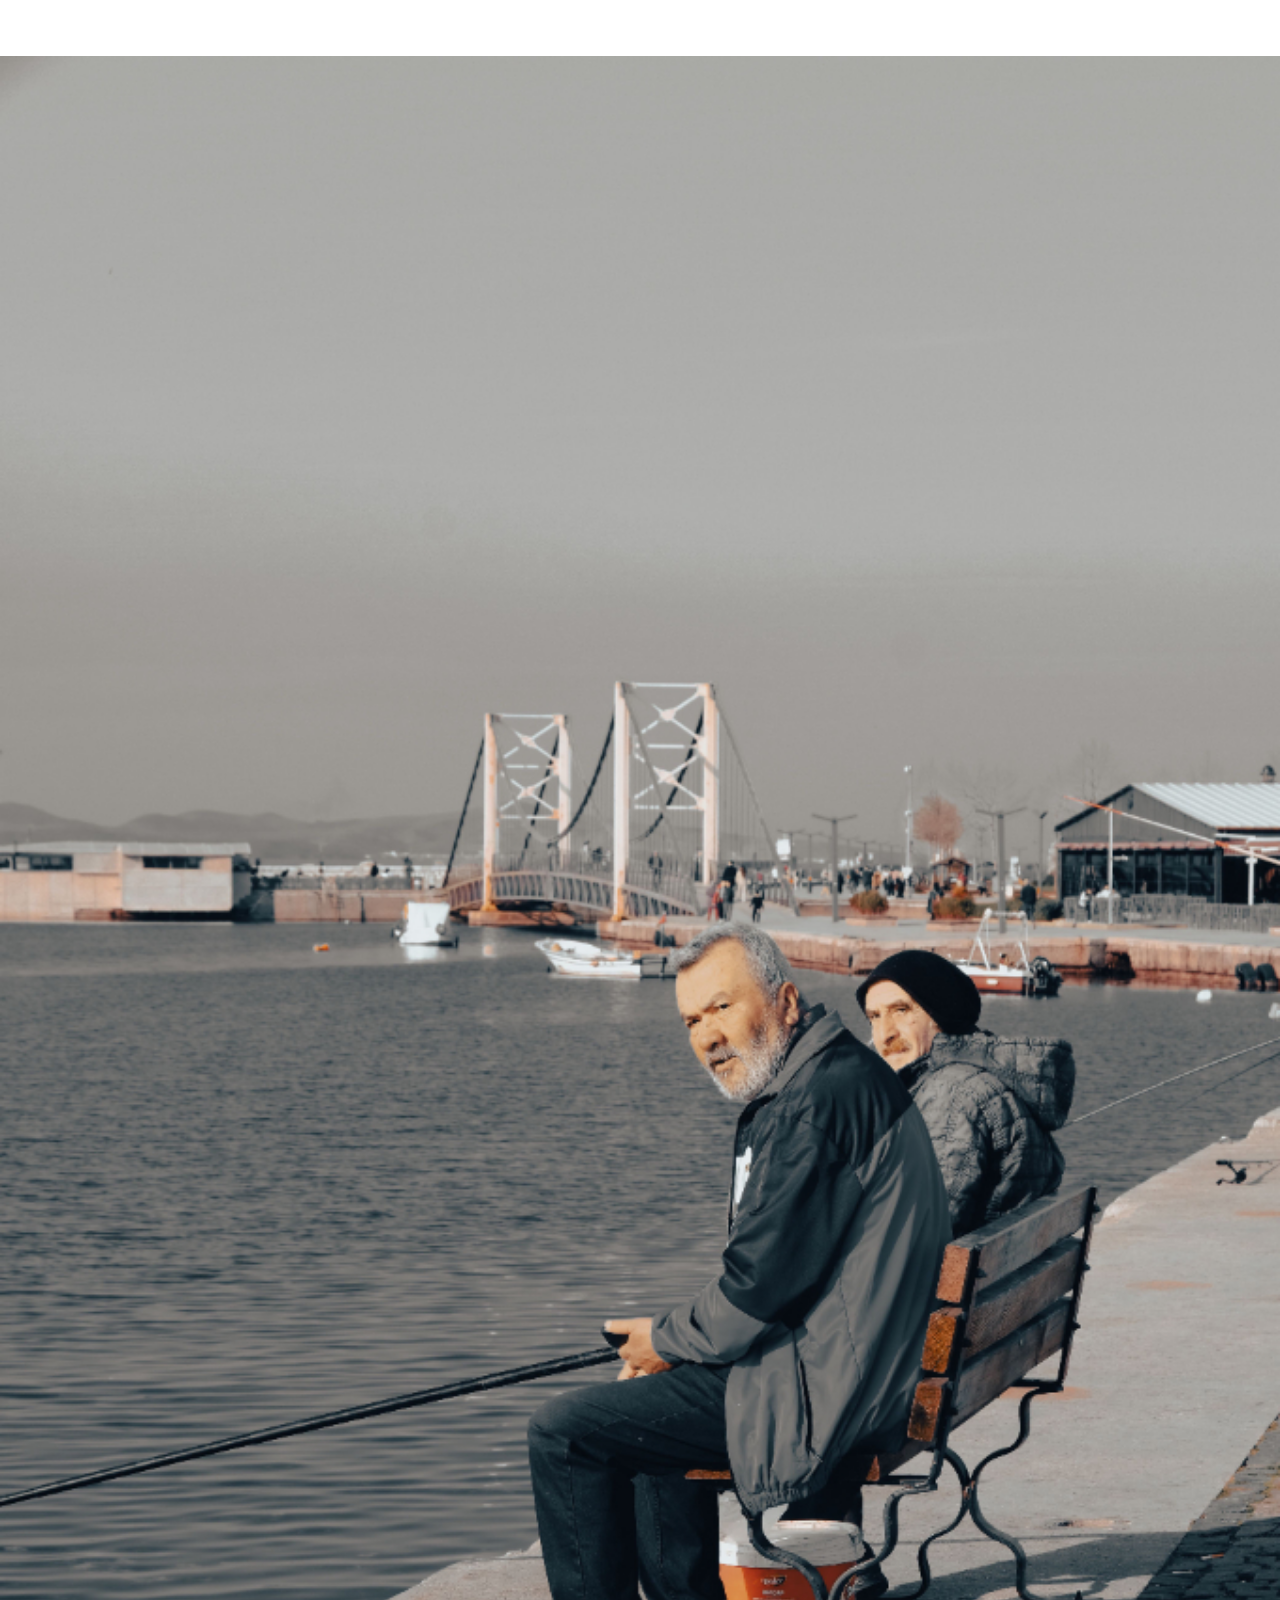
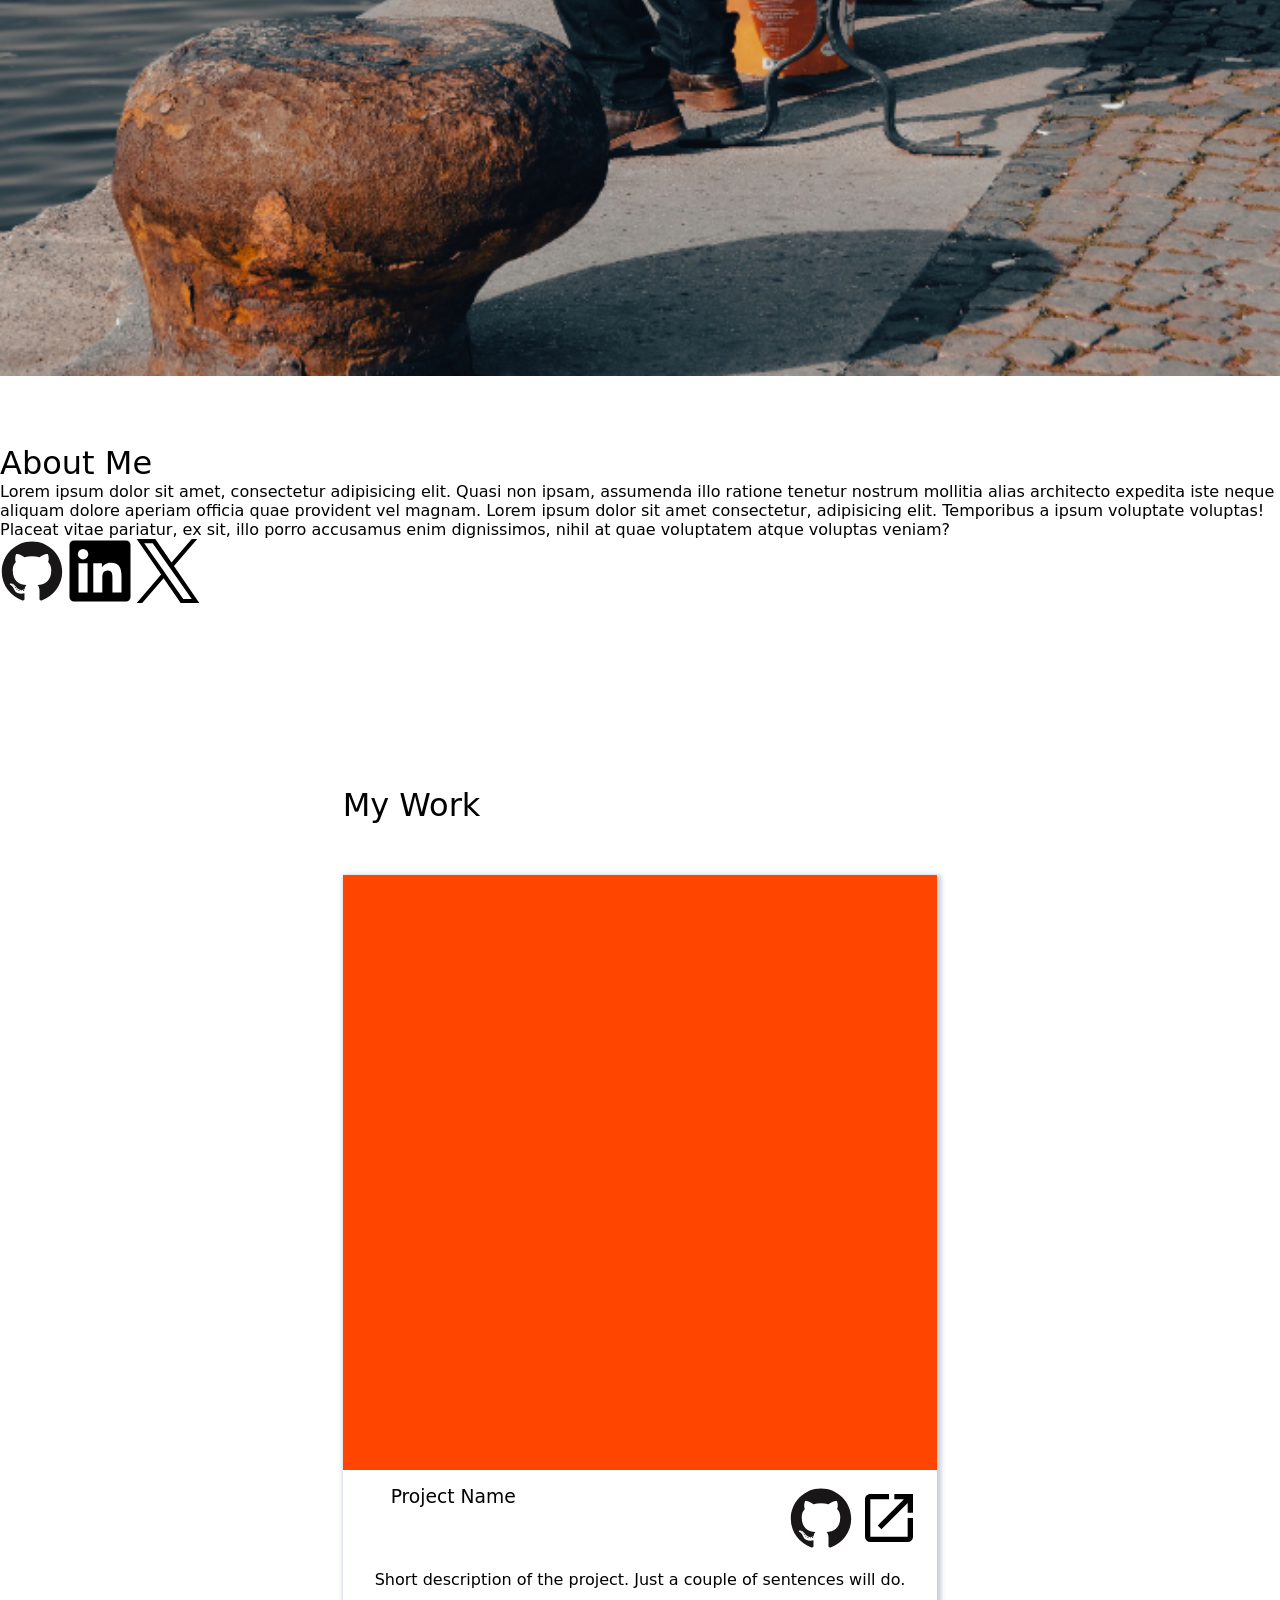
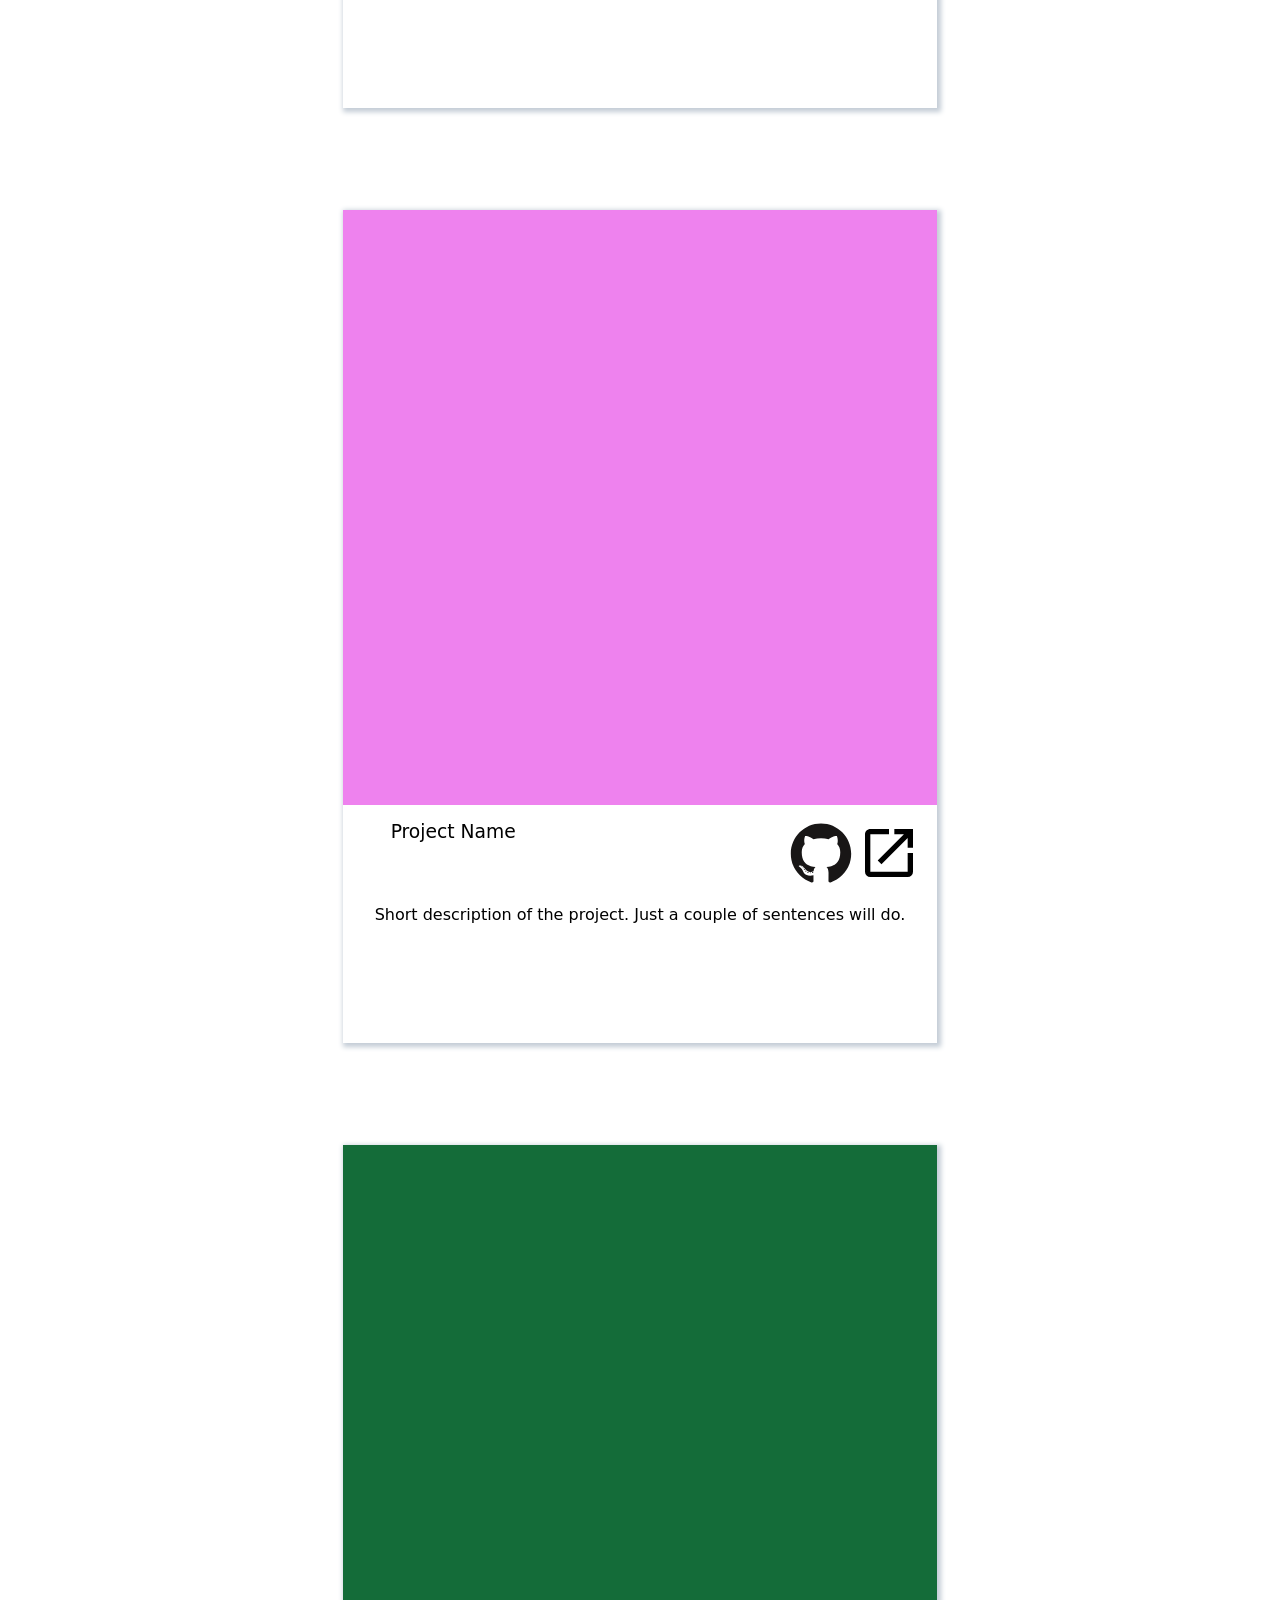
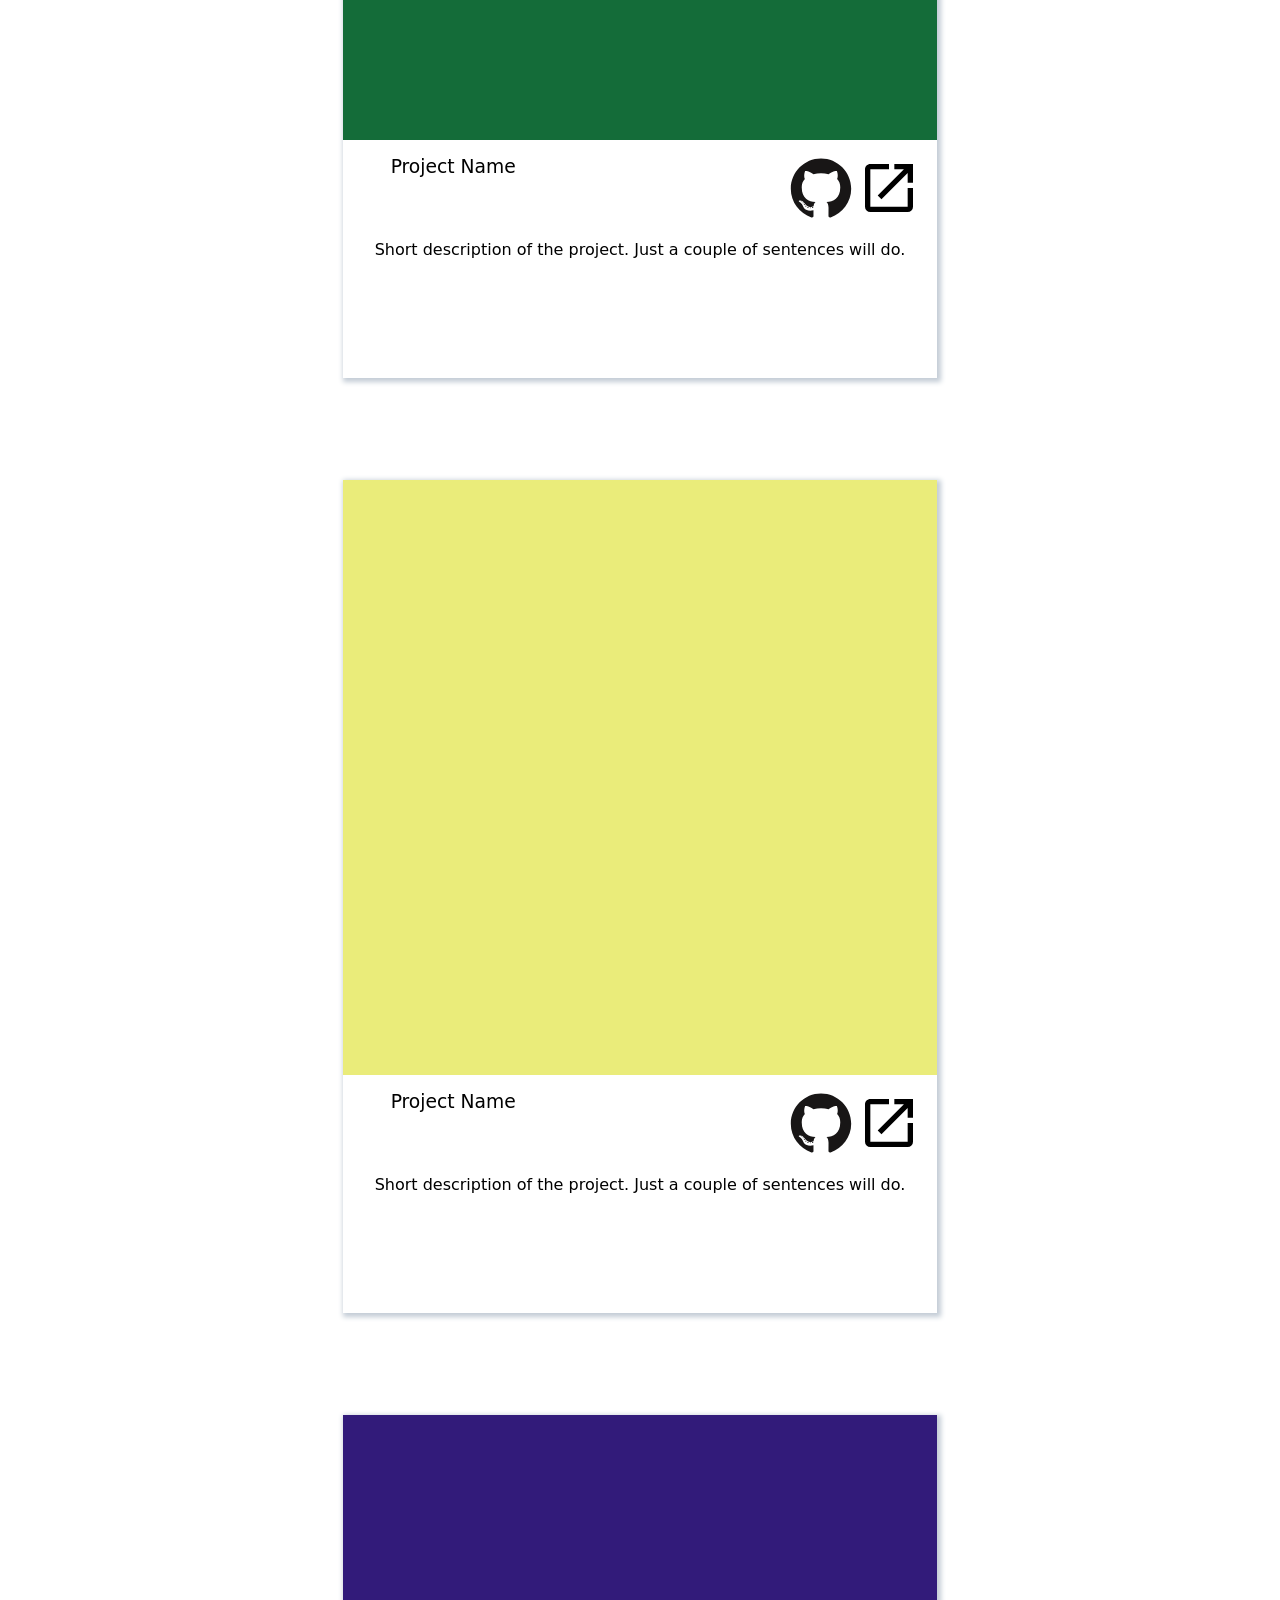
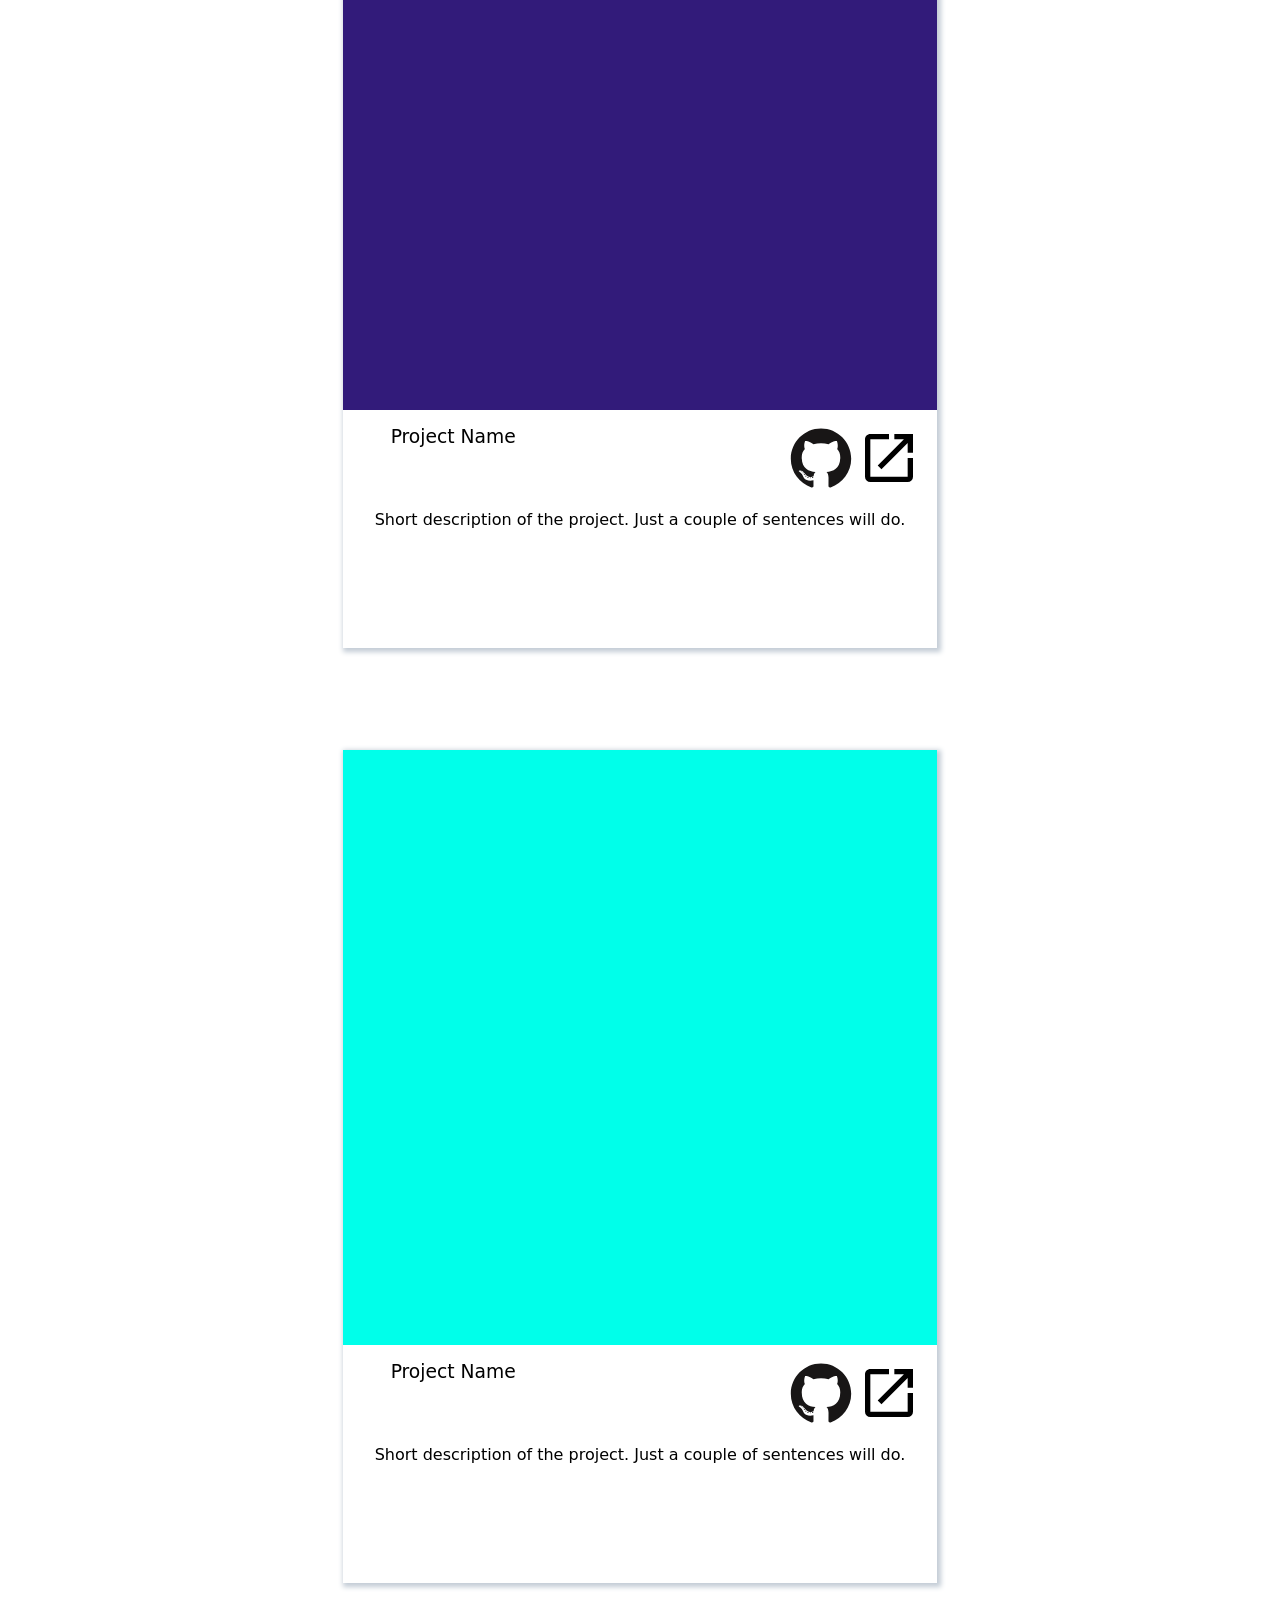
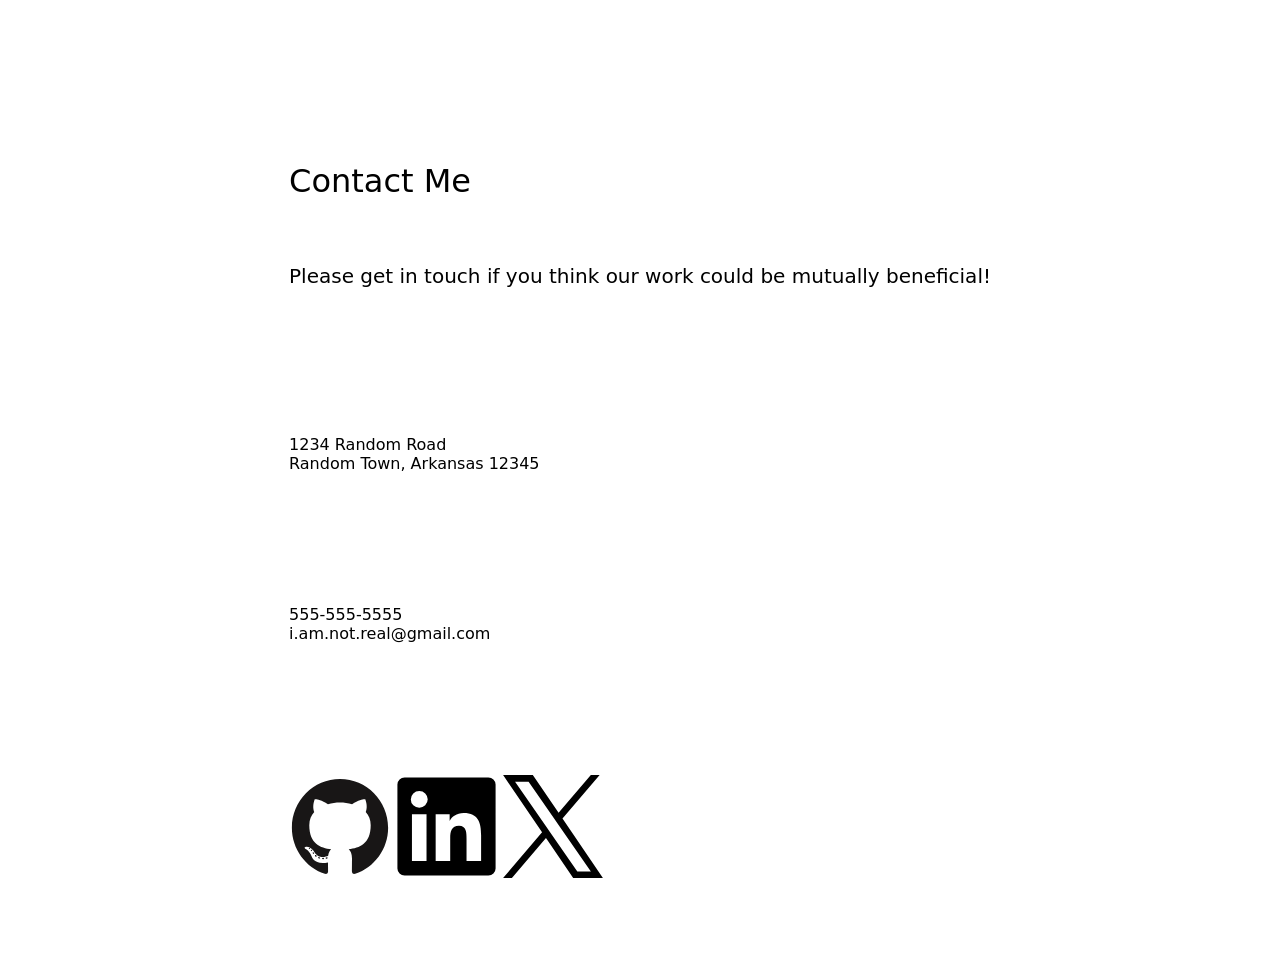
==== commit 80cb22b5: "Add header styling for tablet" ====
--- a/index.html
+++ b/index.html
@@ -13,19 +13,20 @@
         <header>
             <div class="title-and-image">
                 <div class="title-container">
-                    <h1>John Smith</h1>
+                    <h1>Jonathan Smith</h1>
                 </div>
-                <picture>
-                    <!-- <source srcset="./resources/images/photos/header-photo-smaller.webp"> -->
-                    <img src="resources/images/photos/header-photo-smaller.jpg"
-                        alt="two men fishing and looking at camera">
-                </picture>
+                <img src="resources/images/photos/header-photo-smaller.jpg" alt="two men fishing and looking at camera"
+                    srcset="resources/images/photos/header-photo-smaller.jpg 480w,
+                                    resources/images/photos/header-photo-larger.jpg 680w" sizes="(max-width: 600px) 90vw,
+                                            (max-width: 1200px) 45vw">
             </div>
             <section class="about">
                 <h2>About Me</h2>
                 <p>Lorem ipsum dolor sit amet, consectetur adipisicing elit. Quasi non ipsam,
                     assumenda illo ratione tenetur nostrum mollitia alias architecto expedita
-                    iste neque aliquam dolore aperiam officia quae provident vel magnam.</p>
+                    iste neque aliquam dolore aperiam officia quae provident vel magnam. Lorem ipsum dolor sit amet
+                    consectetur, adipisicing elit. Temporibus a ipsum voluptate voluptas! Placeat vitae pariatur, ex
+                    sit, illo porro accusamus enim dignissimos, nihil at quae voluptatem atque voluptas veniam?</p>
                 <div class="header-icon-row icon-row">
                     <a href=""><img src="./resources/images/icons/github.svg" alt="github icon"></a>
                     <a href=""><img src="./resources/images/icons/linkedin.svg" alt="linkedin icon"></a>
--- a/styles.css
+++ b/styles.css
@@ -64,27 +64,11 @@
     width: 5vw;
 }
 
-.icon-row {
-    display: flex;
-    justify-content: center;
-    gap: 1vw;
-}
-
 /* header */
 
-header {
-    z-index: -1;
-}
-
-header .about {
-    z-index: 1;
-}
-
-header .title-image {
-    z-index: 2;
-}
-
-.title-image picture {
+
+
+.title-and-image img {
     z-index: 0;
 }
 
@@ -92,7 +76,7 @@
     color: white;
 }
 
-.title-image {
+.title-and-image {
     position: relative;
 }
 
@@ -198,7 +182,13 @@
     width: 8vw;
 }
 
-@media (max-width: 600px) {
+@media (width <=600px) {
+
+    .icon-row {
+        display: flex;
+        justify-content: center;
+        gap: 1vw;
+    }
 
     /* header */
 
@@ -209,12 +199,12 @@
     }
 
     .title-and-image {
-        position: relative;
-
         padding: 5vw;
 
         background-image: url(./resources/images/photos/header-bg.svg);
         background-size: cover;
+        background-repeat: no-repeat;
+        background-position: 0px -10vw;
     }
 
     .title-and-image .title-container {
@@ -271,4 +261,71 @@
     footer>img {
         display: none;
     }
+}
+
+@media (width > 600px) and (width <=1200px) {
+    html {
+        font-size: 18px;
+    }
+
+    /* header */
+
+    header {
+        padding: 5vw;
+
+        background-image: url(./resources/images/photos/header-bg.svg);
+        background-size: cover;
+        background-repeat: no-repeat;
+        background-position: 0px -10vw;
+    }
+
+    .title-and-image .title-container {
+        position: absolute;
+        width: 90%;
+        height: 100%;
+
+        display: flex;
+        justify-content: end;
+        align-items: start;
+    }
+
+    h1 {
+        text-shadow: 1px 1px rgb(134, 143, 151);
+    }
+
+    .title-and-image img {
+        float: left;
+        margin-right: 1vw;
+
+        aspect-ratio: 5 / 6;
+        object-fit: cover;
+    }
+
+    .about {
+        width: 80%;
+
+        background-color: white;
+        box-shadow: 0 0 10px 1px rgb(134, 143, 151);
+
+        margin: 10vw 10vw 0 10vw;
+    }
+
+    .about h2 {
+        margin-bottom: 3vw;
+
+        text-align: center;
+    }
+
+    .about p {
+        font-size: 1.25em;
+        line-height: 2;
+    }
+
+    .header-icon-row {
+        margin-right: 5vw;
+
+        display: flex;
+        justify-content: end;
+        gap: 1vw;
+    }
 }
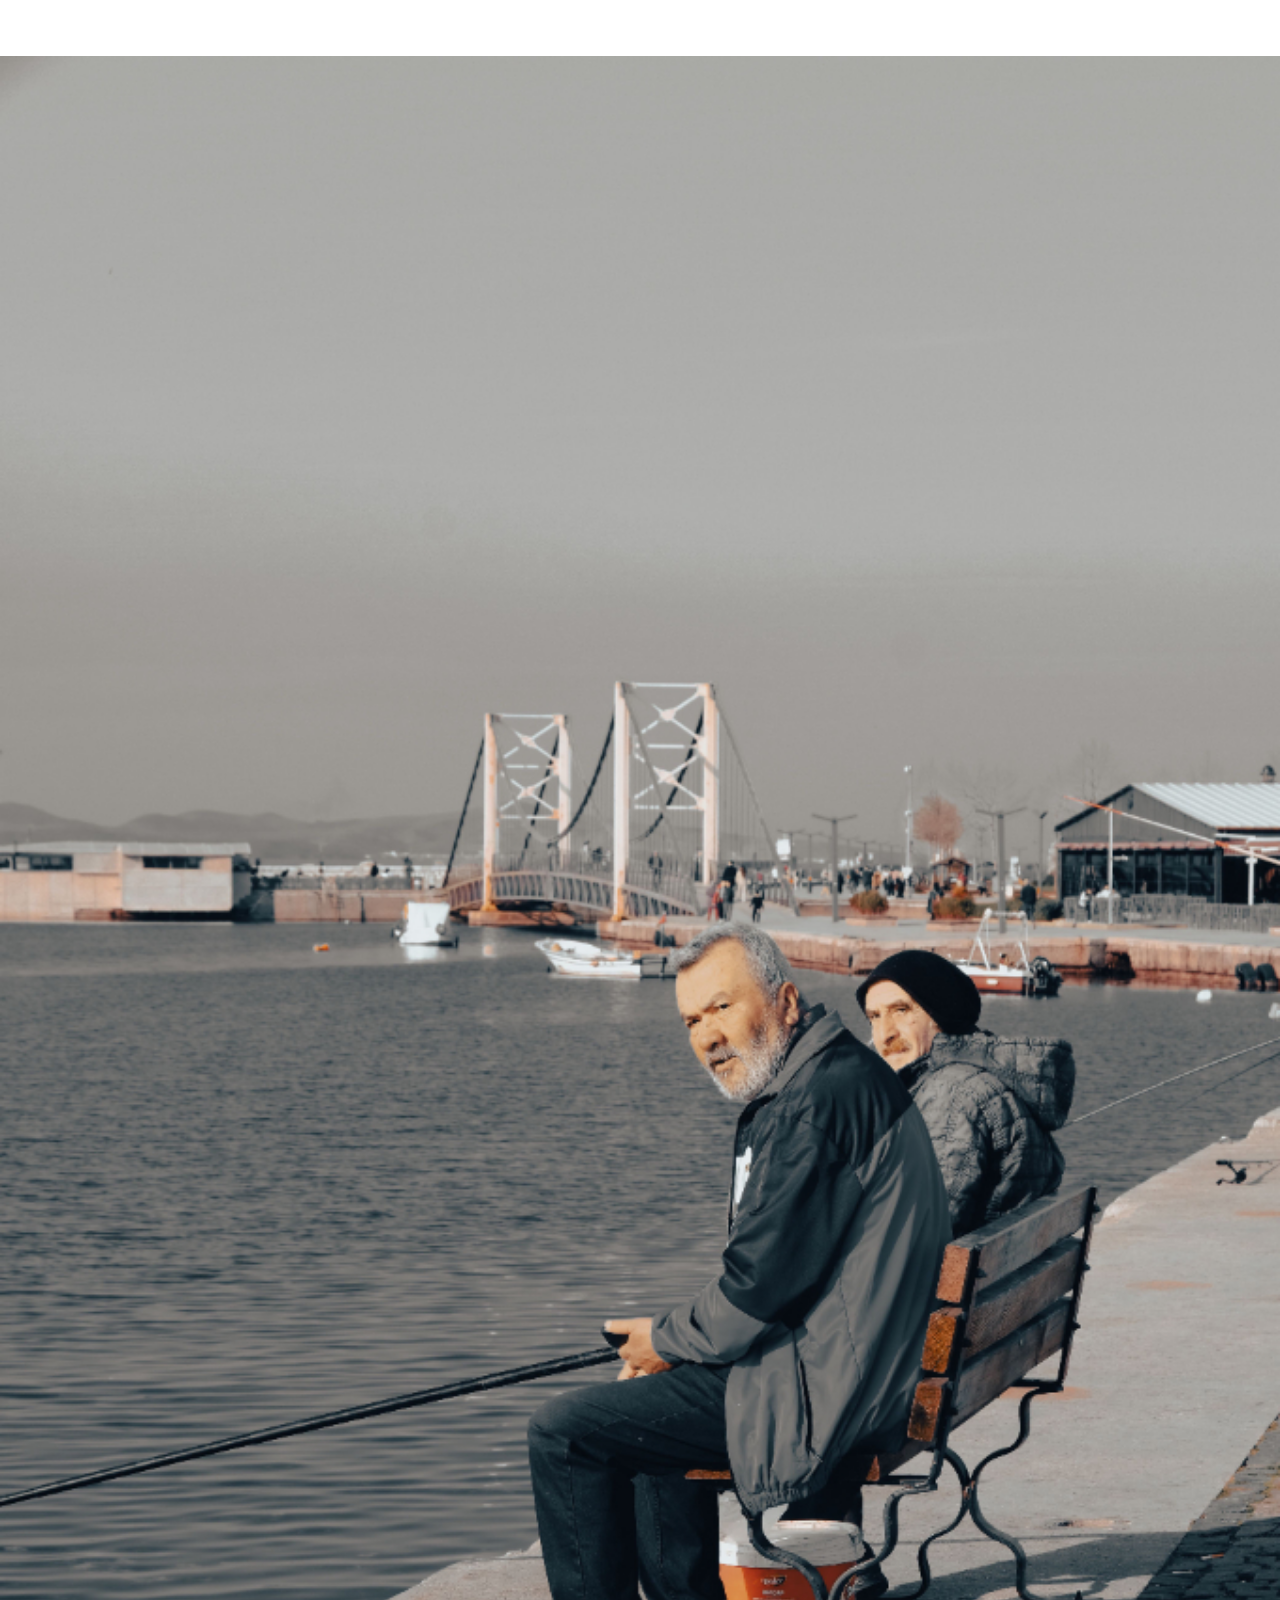
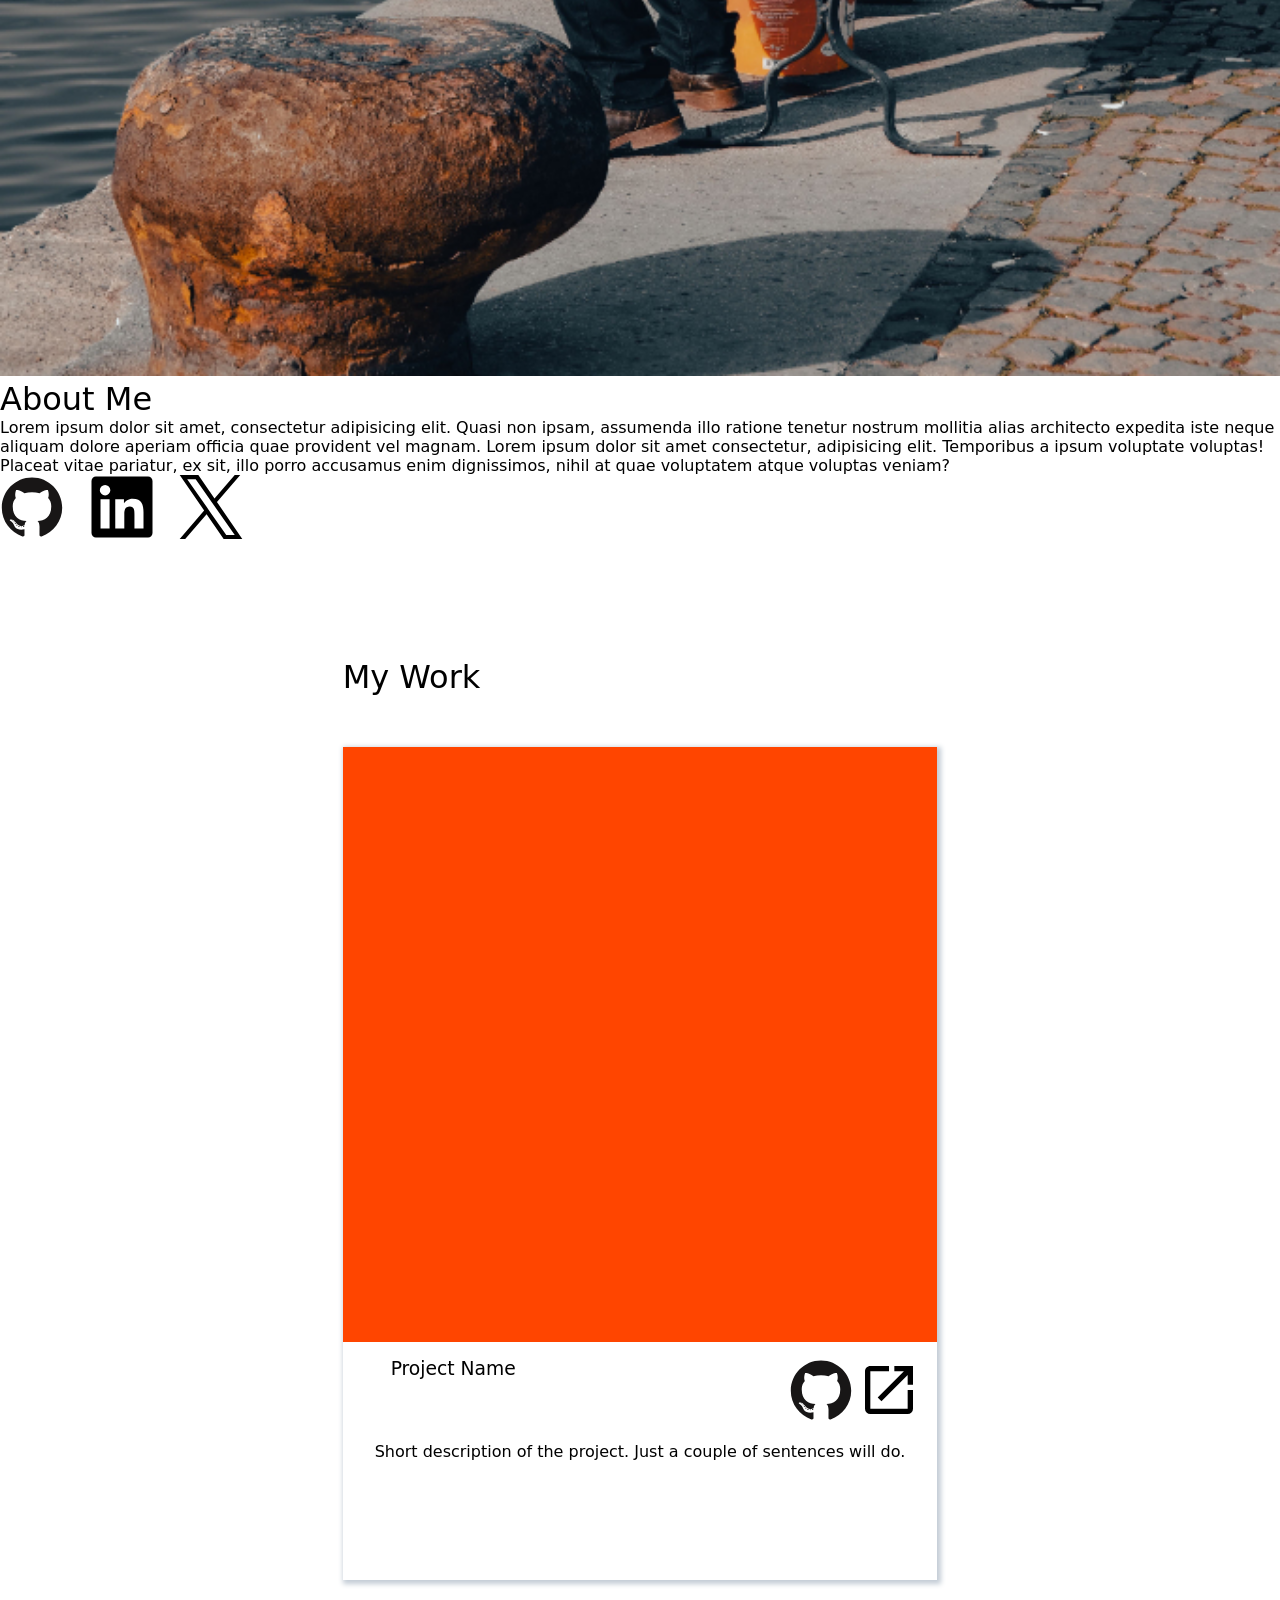
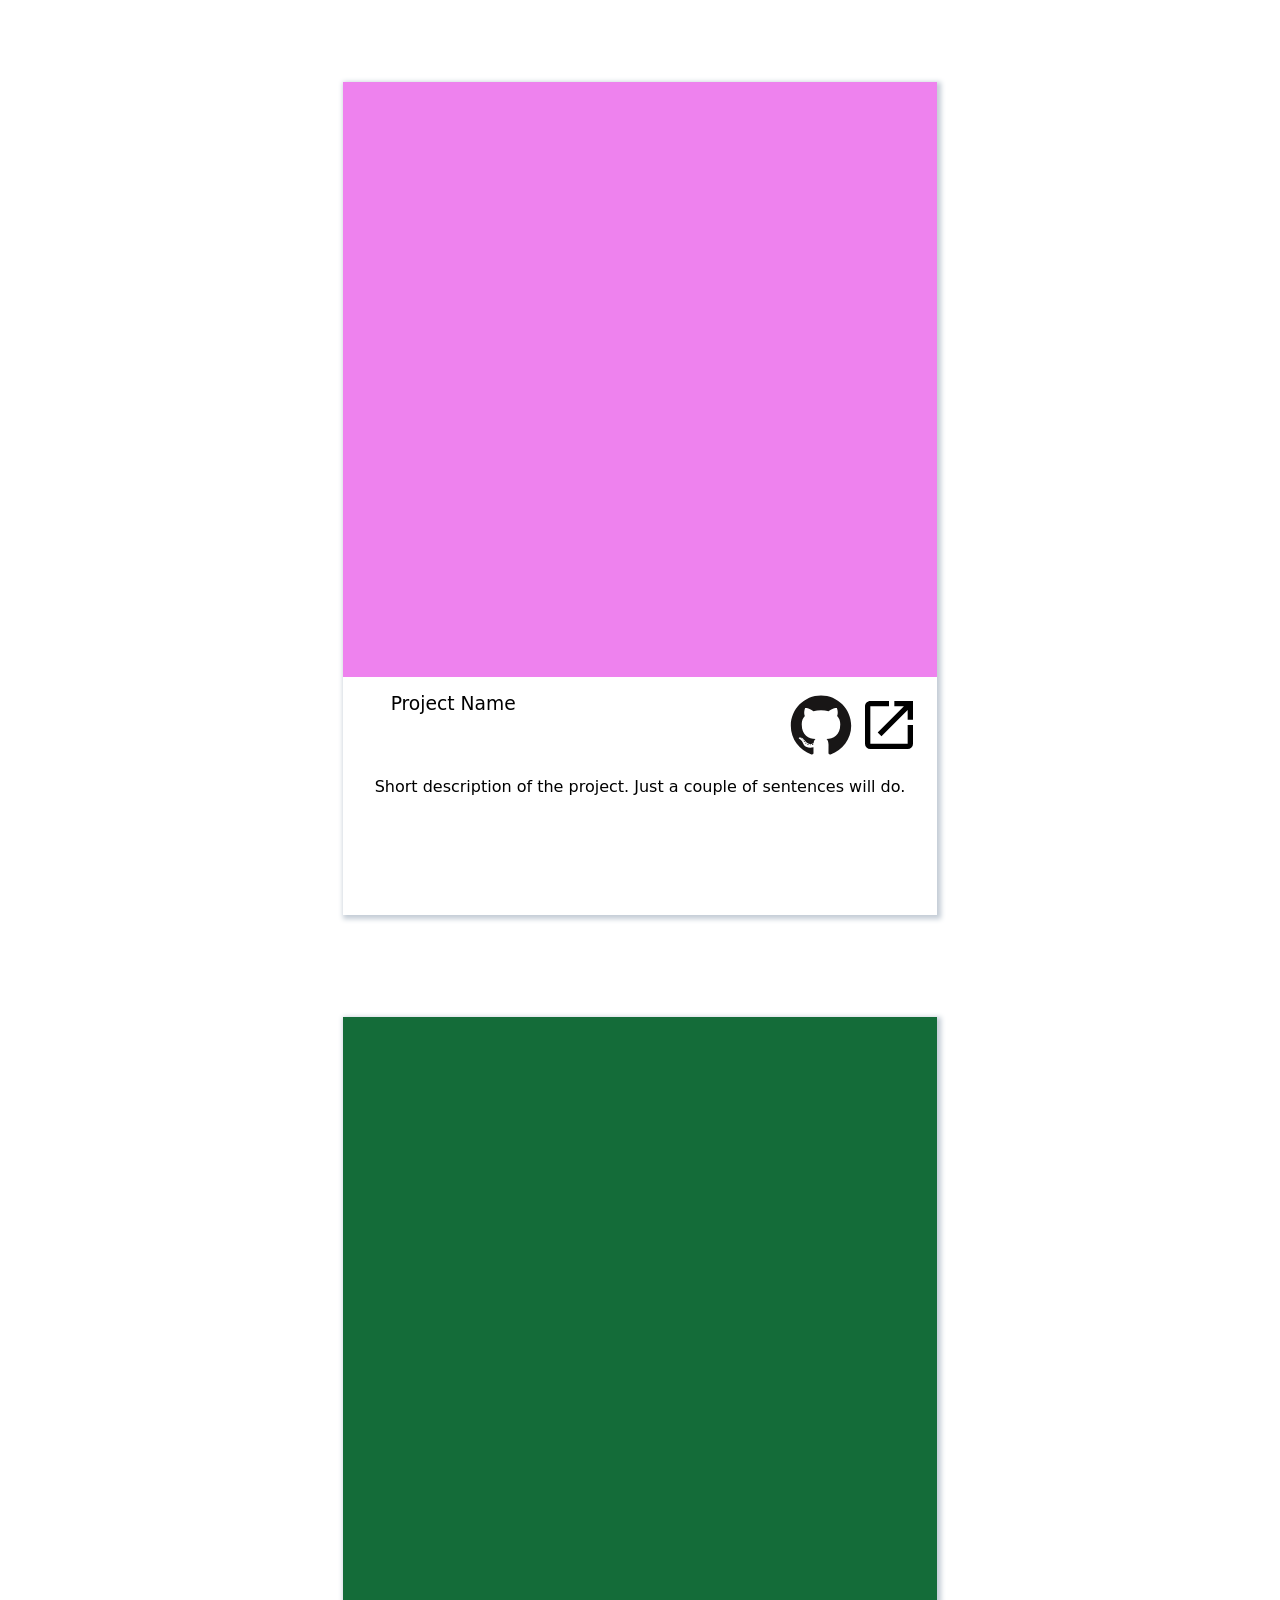
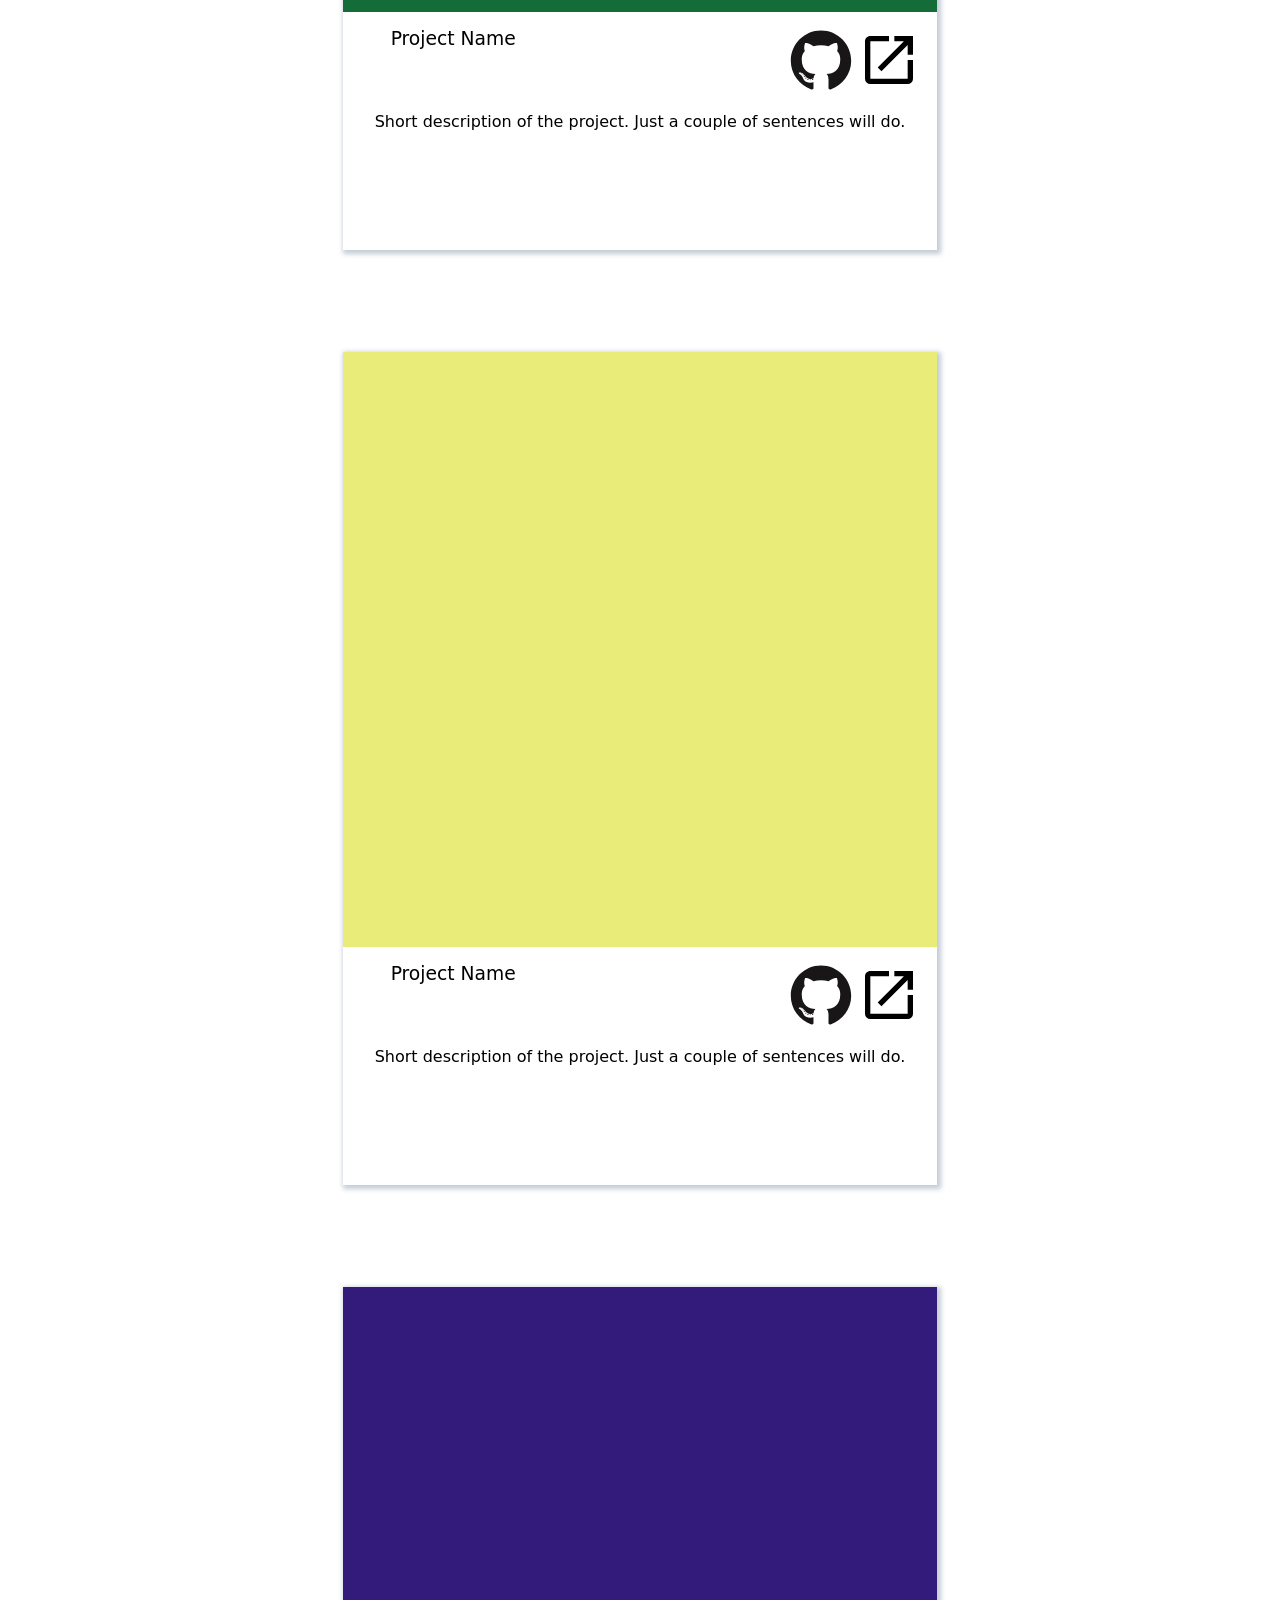
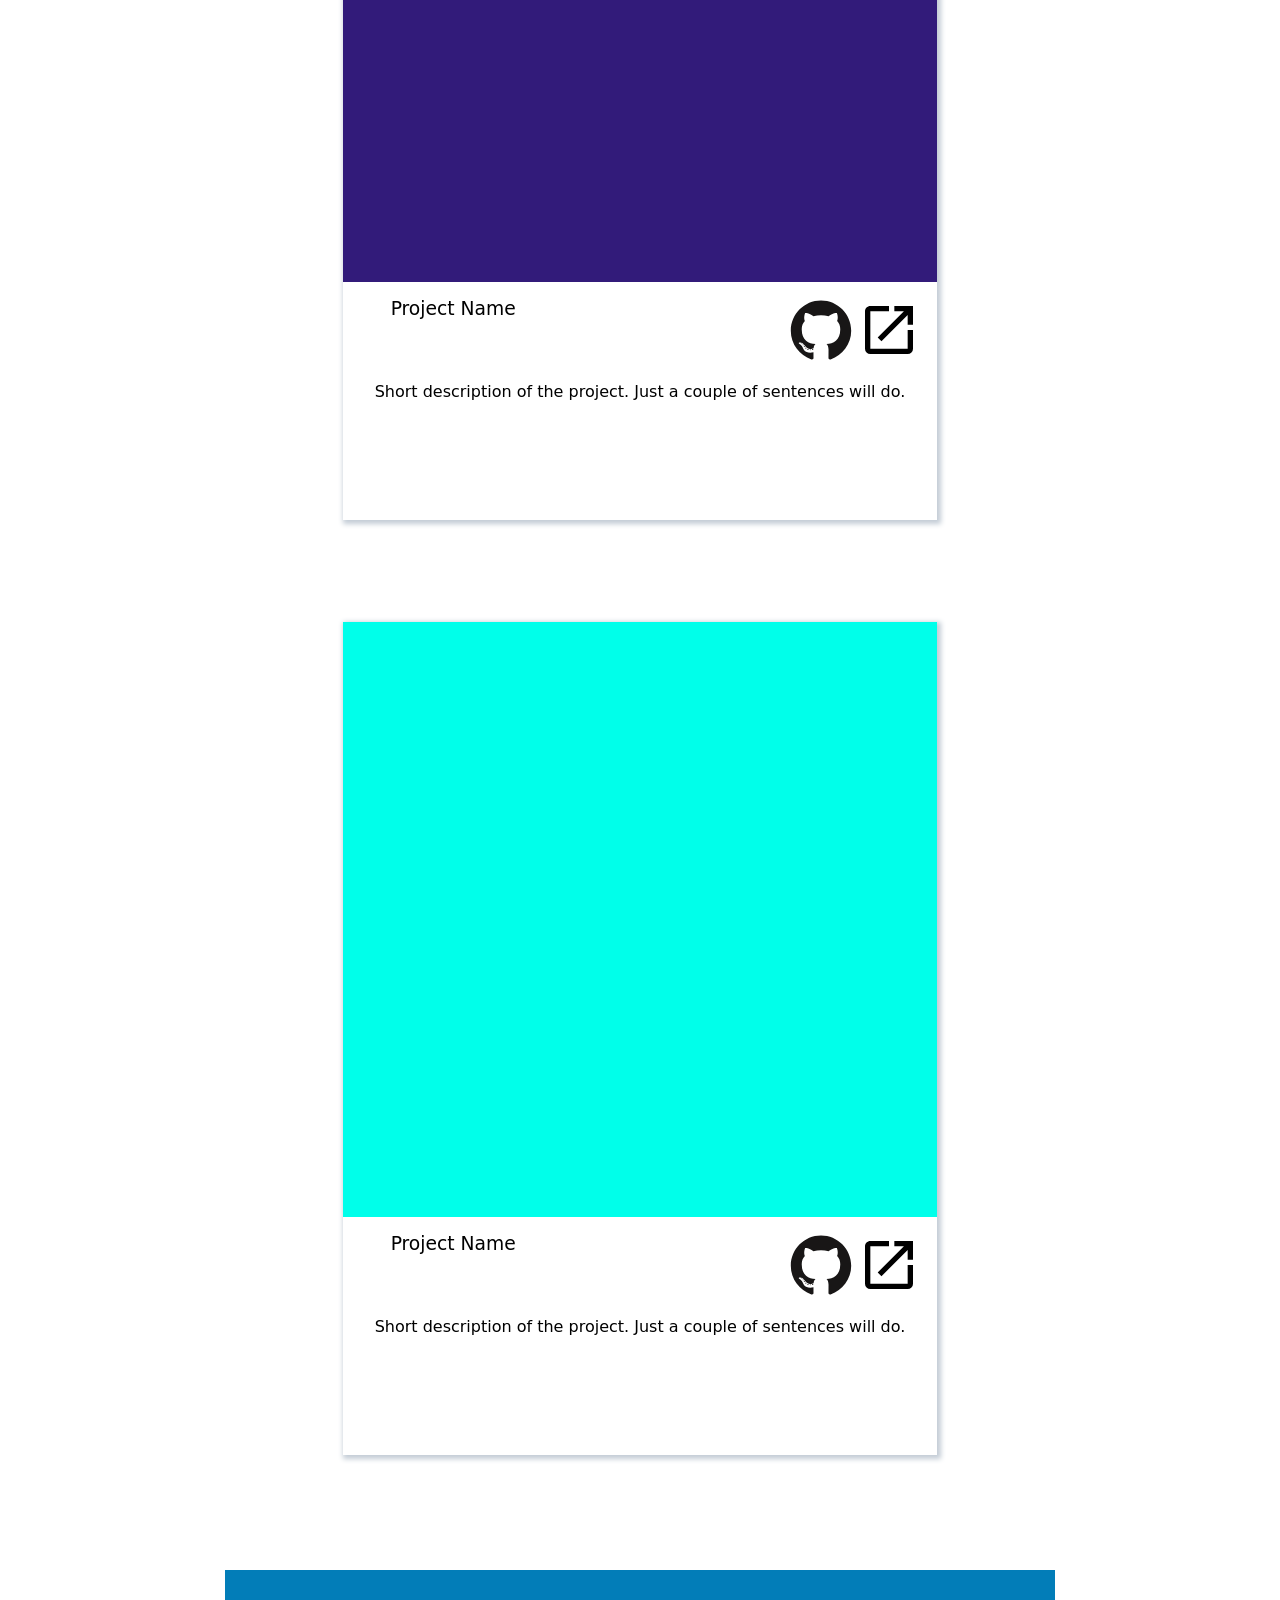
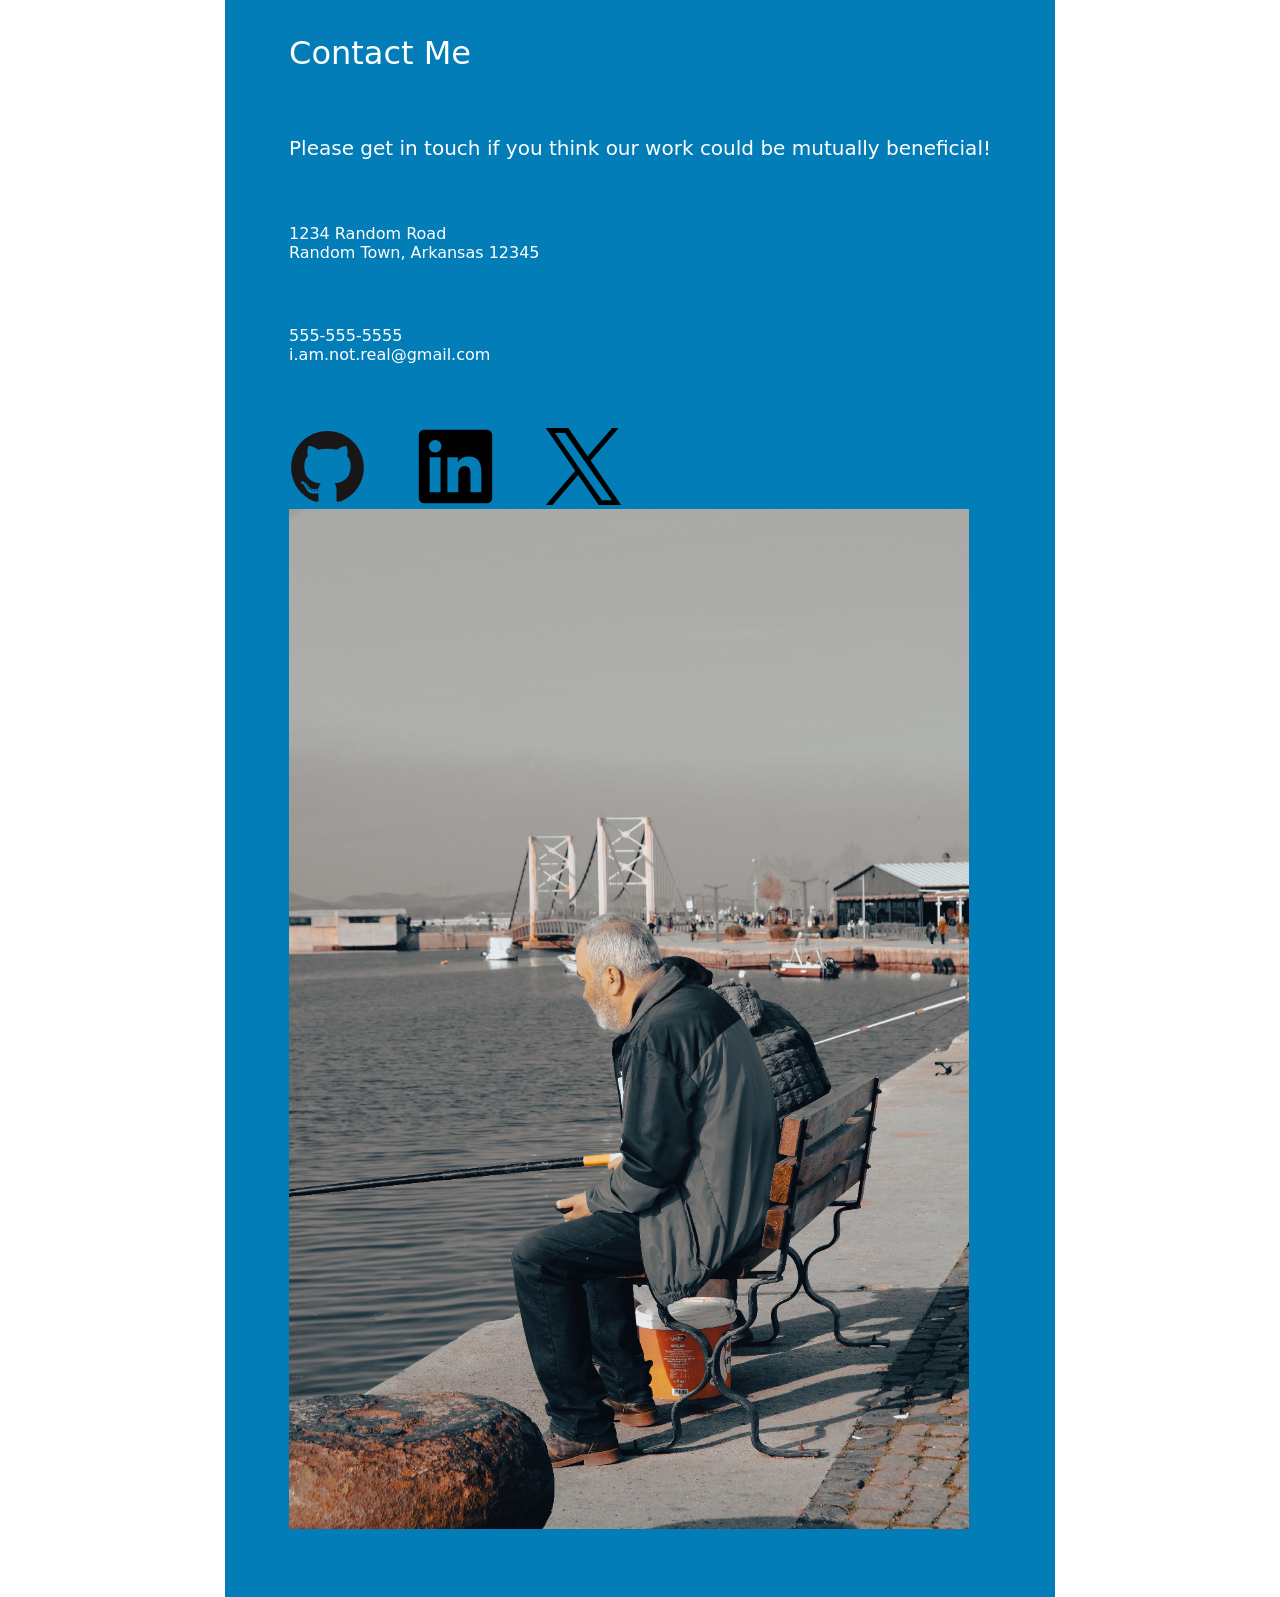
==== commit b86e8e64: "Add footer styling for tablet" ====
--- a/index.html
+++ b/index.html
@@ -125,8 +125,8 @@
             </section>
         </main>
         <footer>
-            <h2>Contact Me</h2>
             <div class="footer-content">
+                <h2>Contact Me</h2>
                 <p class="footer-text">Please get in touch if you think our work could be mutually beneficial!</p>
                 <div class="contact-address">
                     <p>1234 Random Road</p>
@@ -140,11 +140,10 @@
                     <a href=""><img src="./resources/images/icons/github.svg" alt="github icon"></a>
                     <a href=""><img src="./resources/images/icons/linkedin.svg" alt="linkedin icon"></a>
                     <a href="">
-                        <img src="./resources/images/icons/x-formerly-known-as-twitter.svg" alt="x icon">
+                        <img src="./resources/images/icons/x-formerly-known-as-twitter.svg" alt="x icon"></a>
                 </div>
-                </a>
             </div>
-            <img src="" alt="">
+            <img src="resources/images/photos/footer-photo.jpg" alt="two men fishing and looking away from camera">
         </footer>
     </div>
 </body>
--- a/styles.css
+++ b/styles.css
@@ -80,12 +80,13 @@
     position: relative;
 }
 
+.header-icon-row {
+    display: flex;
+    gap: 2vw;
+}
+
 .header-icon-row img {
     width: 5vw;
-}
-
-.about {
-    padding: 5vw 0;
 }
 
 /* main */
@@ -160,13 +161,15 @@
 
 /* footer */
 
-footer h2 {
-    padding: 5vw 0;
+footer {
+    padding: 5vw;
+    color: white;
+    background-color: rgb(2, 125, 184);
 }
 
 .footer-content {
-    display: grid;
-    grid-template-rows: repeat(4, 1fr);
+    display: flex;
+    flex-direction: column;
     gap: 5vw;
 }
 
@@ -175,20 +178,15 @@
 }
 
 .footer-icon-row {
-    align-self: center;
+    display: flex;
+    gap: 4vw;
 }
 
 .footer-icon-row img {
-    width: 8vw;
+    width: 6vw;
 }
 
 @media (width <=600px) {
-
-    .icon-row {
-        display: flex;
-        justify-content: center;
-        gap: 1vw;
-    }
 
     /* header */
 
@@ -236,6 +234,10 @@
         text-align: center;
     }
 
+    .header-icon-row {
+        justify-content: center;
+    }
+
     /* main */
 
     .projects {
@@ -248,14 +250,12 @@
 
     /* footer */
 
-    footer {
-        padding: 0 5vw 5vw 5vw;
-        color: white;
-        background-color: rgb(2, 125, 184);
-    }
-
     footer h2 {
         text-align: center;
+    }
+
+    .footer-icon-row {
+        justify-content: center;
     }
 
     footer>img {
@@ -307,7 +307,8 @@
         background-color: white;
         box-shadow: 0 0 10px 1px rgb(134, 143, 151);
 
-        margin: 10vw 10vw 0 10vw;
+        margin: 10vw 5vw 0 5vw;
+        padding: 5vw;
     }
 
     .about h2 {
@@ -322,10 +323,36 @@
     }
 
     .header-icon-row {
-        margin-right: 5vw;
-
-        display: flex;
         justify-content: end;
-        gap: 1vw;
+    }
+
+    /* main */
+
+    .projects {
+        grid-template: repeat(3, 1fr) / repeat(2, 1fr);
+    }
+
+    /* footer */
+
+    footer {
+        display: grid;
+        grid-template-columns: 11fr 9fr;
+    }
+
+    .footer-content {
+        grid-row: 1 / -1;
+        grid-column: 1 / 2;
+    }
+
+    .footer-icon-row {
+        justify-content: left;
+    }
+
+    footer img {
+        grid-row: 1 / -1;
+        grid-column: 2 / 3;
+
+        width: 100%;
+        max-height: 100%;
     }
 }
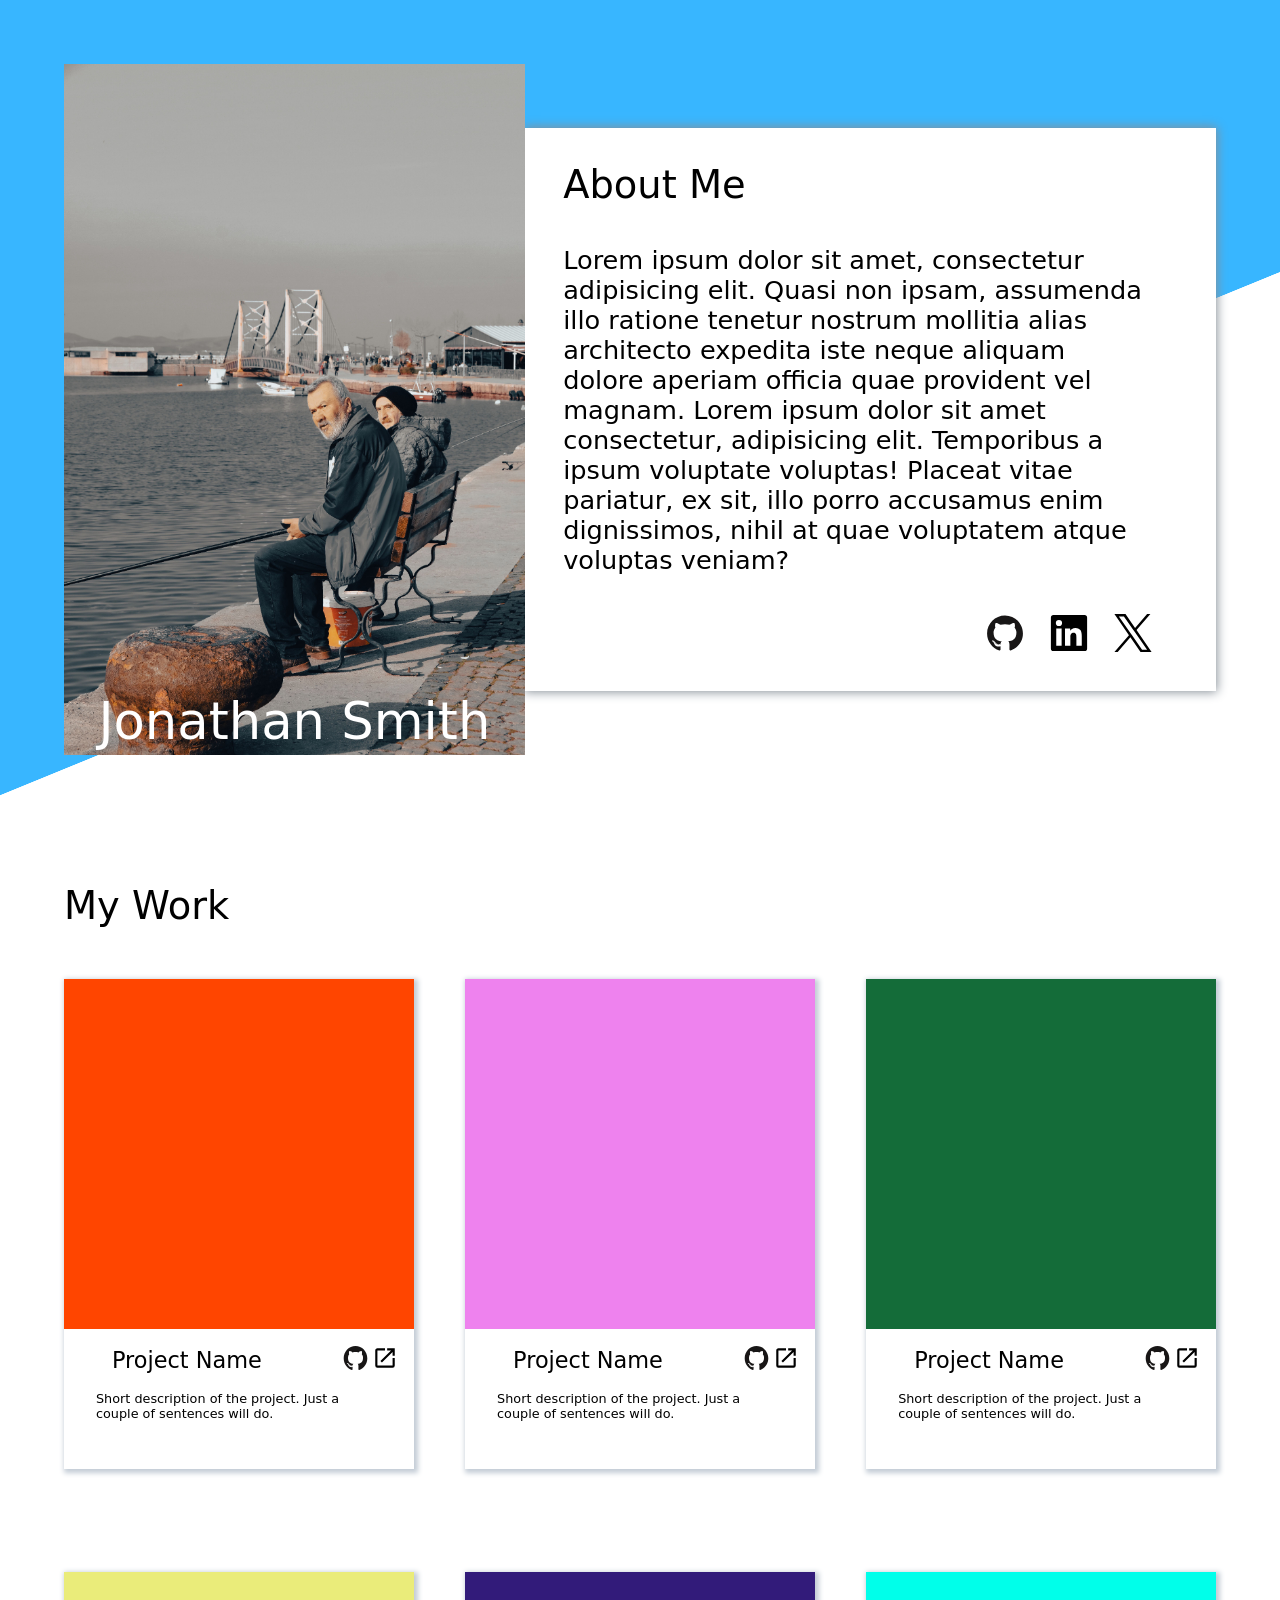
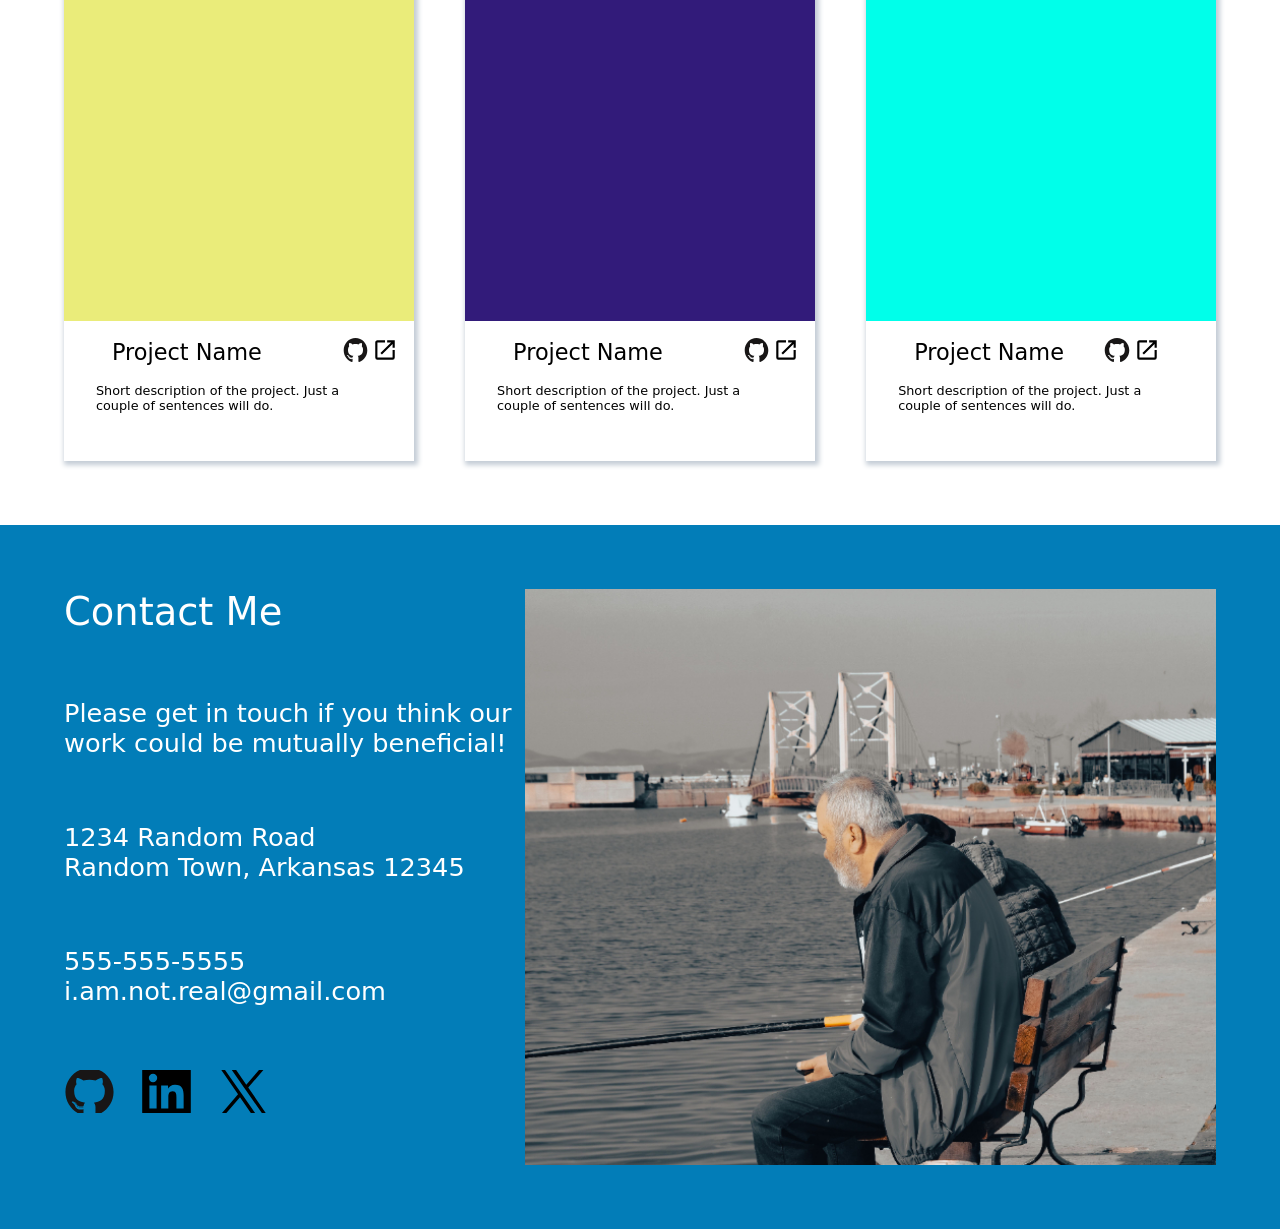
==== commit 182b1014: "Add desktop styling" ====
--- a/index.html
+++ b/index.html
@@ -11,28 +11,30 @@
 <body>
     <div class="content-container">
         <header>
-            <div class="title-and-image">
-                <div class="title-container">
-                    <h1>Jonathan Smith</h1>
+            <div class="header-container">
+                <div class="title-and-image">
+                    <div class="title-container">
+                        <h1>Jonathan Smith</h1>
+                    </div>
+                    <img src="resources/images/photos/header-photo-smaller.jpg"
+                        alt="two men fishing and looking at camera" srcset="resources/images/photos/header-photo-smaller.jpg 480w,
+                                        resources/images/photos/header-photo-larger.jpg 680w" sizes="(max-width: 600px) 90vw,
+                                                (max-width: 1200px) 45vw">
                 </div>
-                <img src="resources/images/photos/header-photo-smaller.jpg" alt="two men fishing and looking at camera"
-                    srcset="resources/images/photos/header-photo-smaller.jpg 480w,
-                                    resources/images/photos/header-photo-larger.jpg 680w" sizes="(max-width: 600px) 90vw,
-                                            (max-width: 1200px) 45vw">
+                <section class="about">
+                    <h2>About Me</h2>
+                    <p>Lorem ipsum dolor sit amet, consectetur adipisicing elit. Quasi non ipsam,
+                        assumenda illo ratione tenetur nostrum mollitia alias architecto expedita
+                        iste neque aliquam dolore aperiam officia quae provident vel magnam. Lorem ipsum dolor sit amet
+                        consectetur, adipisicing elit. Temporibus a ipsum voluptate voluptas! Placeat vitae pariatur, ex
+                        sit, illo porro accusamus enim dignissimos, nihil at quae voluptatem atque voluptas veniam?</p>
+                    <div class="header-icon-row icon-row">
+                        <a href=""><img src="./resources/images/icons/github.svg" alt="github icon"></a>
+                        <a href=""><img src="./resources/images/icons/linkedin.svg" alt="linkedin icon"></a>
+                        <a href=""><img src="./resources/images/icons/x-formerly-known-as-twitter.svg" alt="x icon"></a>
+                    </div>
+                </section>
             </div>
-            <section class="about">
-                <h2>About Me</h2>
-                <p>Lorem ipsum dolor sit amet, consectetur adipisicing elit. Quasi non ipsam,
-                    assumenda illo ratione tenetur nostrum mollitia alias architecto expedita
-                    iste neque aliquam dolore aperiam officia quae provident vel magnam. Lorem ipsum dolor sit amet
-                    consectetur, adipisicing elit. Temporibus a ipsum voluptate voluptas! Placeat vitae pariatur, ex
-                    sit, illo porro accusamus enim dignissimos, nihil at quae voluptatem atque voluptas veniam?</p>
-                <div class="header-icon-row icon-row">
-                    <a href=""><img src="./resources/images/icons/github.svg" alt="github icon"></a>
-                    <a href=""><img src="./resources/images/icons/linkedin.svg" alt="linkedin icon"></a>
-                    <a href=""><img src="./resources/images/icons/x-formerly-known-as-twitter.svg" alt="x icon"></a>
-                </div>
-            </section>
         </header>
         <main>
             <h2>My Work</h2>
--- a/styles.css
+++ b/styles.css
@@ -25,6 +25,11 @@
     font-display: swap;
 }
 
+.content-container {
+    margin: 0 auto;
+    max-width: 1800px;
+}
+
 * {
     margin: 0;
     padding: 0;
@@ -38,6 +43,8 @@
 }
 
 h1 {
+    color: white;
+
     font-size: 3em;
 }
 
@@ -53,7 +60,6 @@
     display: flex;
     flex-direction: column;
     align-items: center;
-    gap: 4vw;
 }
 
 .content-nav-row {
@@ -66,16 +72,10 @@
 
 /* header */
 
-
-
 .title-and-image img {
     z-index: 0;
 }
 
-h1 {
-    color: white;
-}
-
 .title-and-image {
     position: relative;
 }
@@ -83,10 +83,6 @@
 .header-icon-row {
     display: flex;
     gap: 2vw;
-}
-
-.header-icon-row img {
-    width: 5vw;
 }
 
 /* main */
@@ -127,8 +123,9 @@
     padding-left: 1em;
     margin-bottom: 1em;
 
-    display: grid;
-    grid-template-columns: 1fr 1fr;
+    display: flex;
+    justify-content: space-between;
+    align-items: center;
 }
 
 .content-nav-icons {
@@ -234,6 +231,10 @@
         text-align: center;
     }
 
+    .header-icon-row img {
+        width: 5vw;
+    }
+
     .header-icon-row {
         justify-content: center;
     }
@@ -270,7 +271,7 @@
 
     /* header */
 
-    header {
+    .header-container {
         padding: 5vw;
 
         background-image: url(./resources/images/photos/header-bg.svg);
@@ -322,6 +323,10 @@
         line-height: 2;
     }
 
+    .header-icon-row img {
+        width: 5vw;
+    }
+
     .header-icon-row {
         justify-content: end;
     }
@@ -355,4 +360,139 @@
         width: 100%;
         max-height: 100%;
     }
+}
+
+@media (width > 1200px) {
+    :root {
+        --vw-unit: min(1vw, 18px);
+    }
+
+    body {
+        max-width: 2000px;
+
+        margin-right: auto;
+        margin-left: auto;
+    }
+
+    h2 {
+        font-size: calc(3*var(--vw-unit));
+    }
+
+    h3 {
+        font-size: calc(1.75*var(--vw-unit));
+    }
+
+    /* header */
+
+    header {
+        padding: calc(5*var(--vw-unit));
+
+        background-image: url(./resources/images/photos/header-bg.svg);
+        background-size: cover;
+        background-position: 0px -30vw;
+        background-repeat: no-repeat;
+
+        display: flex;
+        justify-content: center;
+    }
+
+    .header-container {
+        display: grid;
+        grid-template-columns: 4fr 6fr;
+    }
+
+    .title-and-image {
+        display: grid;
+        grid-template-rows: 9fr 1fr;
+    }
+
+    .title-and-image h1 {
+        font-size: calc(4*var(--vw-unit));
+    }
+
+    .title-and-image img {
+        width: 100%;
+
+        grid-row: 1 / -1;
+        grid-column: 1 / -1;
+    }
+
+    .title-and-image .title-container {
+        grid-row: 2 / 3;
+        grid-column: 1 / -1;
+
+        justify-self: center;
+        align-self: center;
+
+        z-index: 1;
+    }
+
+    .about {
+        background-color: white;
+        box-shadow: 0 0 10px 1px rgb(134, 143, 151);
+
+        margin: calc(5*var(--vw-unit)) 0;
+        padding: 0 calc(5*var(--vw-unit)) 0 calc(3*var(--vw-unit));
+
+        display: grid;
+        grid-template-rows: 2fr 6fr 2fr;
+        align-items: center;
+    }
+
+    .about p {
+        font-size: calc(2*var(--vw-unit));
+    }
+
+    .header-icon-row {
+        justify-self: end;
+    }
+
+    .header-icon-row img {
+        width: calc(3*var(--vw-unit));
+    }
+
+    /* main */
+
+    .projects {
+        grid-template: repeat(2, 1fr) / repeat(3, 1fr);
+    }
+
+    .card-content p {
+        font-size: var(--vw-unit);
+    }
+
+    .content-nav-icons img {
+        width: calc(2*var(--vw-unit));
+    }
+
+    /* footer */
+
+    footer {
+        display: grid;
+        grid-template-columns: 4fr 6fr;
+    }
+
+    footer img {
+        width: 100%;
+        aspect-ratio: 6 / 5;
+        object-fit: cover;
+
+        align-self: center;
+    }
+
+    .footer-content {
+        gap: calc(5*var(--vw-unit));
+    }
+
+    .footer-content p {
+        font-size: calc(2*var(--vw-unit));
+    }
+
+    .footer-icon-row {
+        gap: calc(2*var(--vw-unit));
+    }
+
+    .footer-icon-row img {
+        width: calc(4*var(--vw-unit));
+    }
 }
